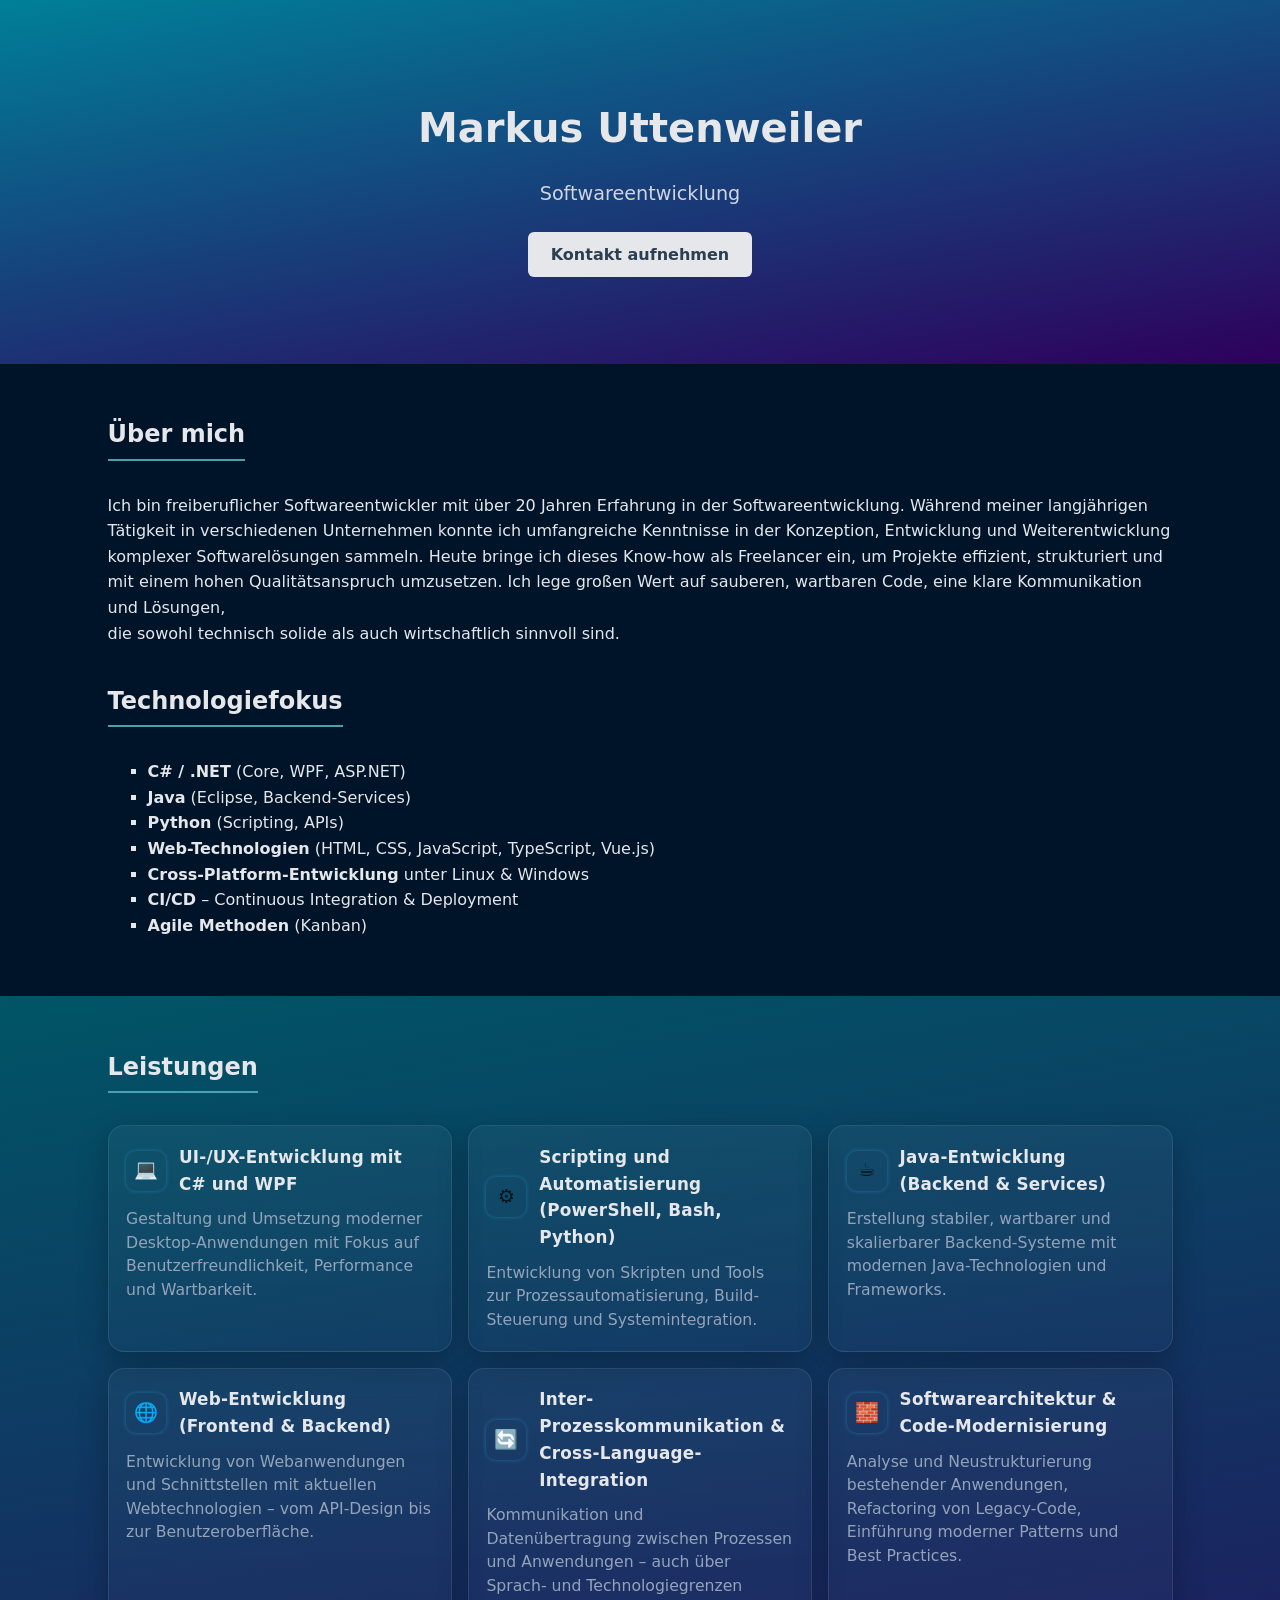
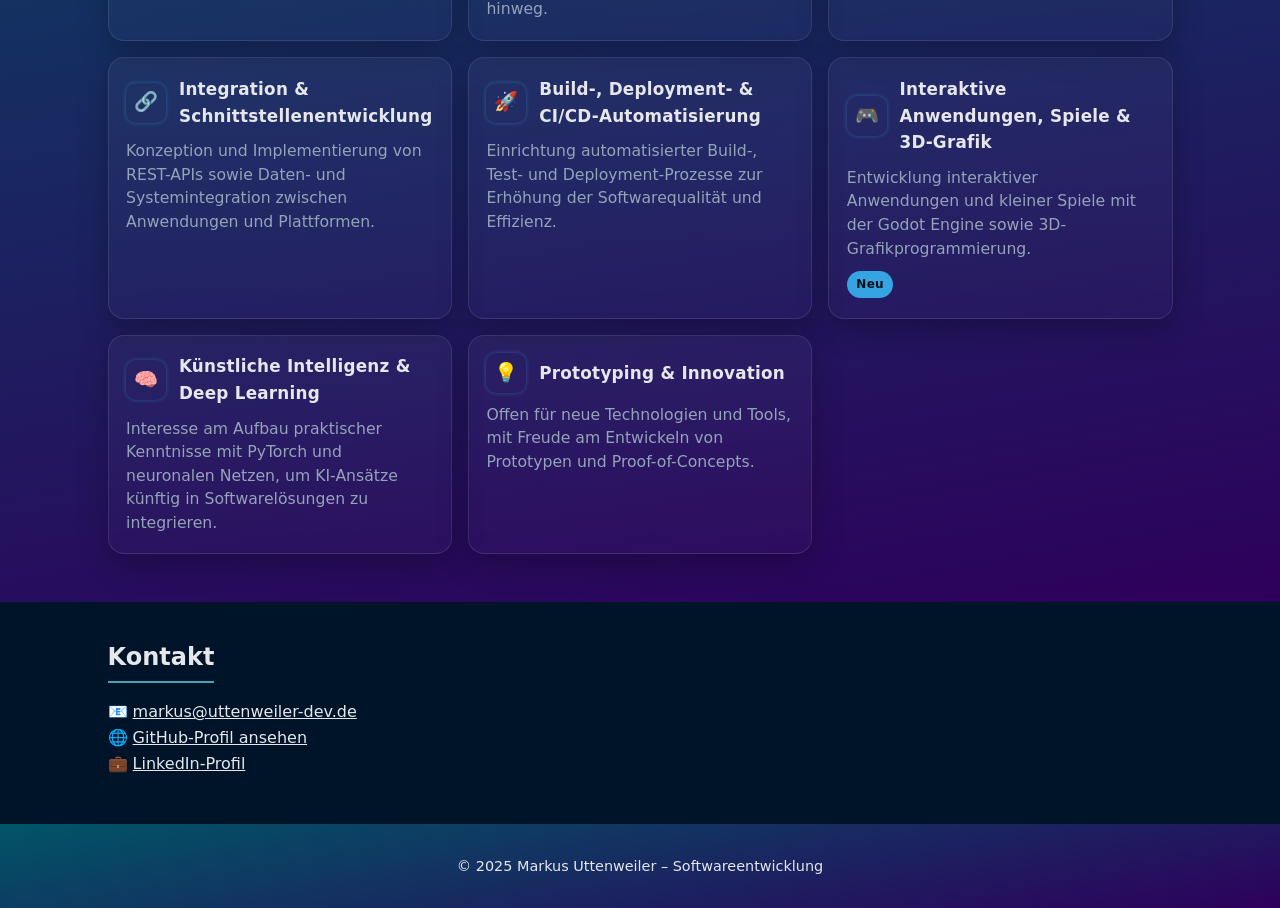
==== index.html @ f659733c "new colors" ====
<!DOCTYPE html>
<html lang="de">
<head>
  <meta charset="UTF-8" />
  <meta name="viewport" content="width=device-width, initial-scale=1.0" />
  <meta name="description" content="Markus Uttenweiler – Softwareentwicklung">
  <title>Markus Uttenweiler – Softwareentwicklung</title>
  <link rel="stylesheet" href="style.css" />
</head>
<body>
  <header>
    <div class="container">
      <h1>Markus Uttenweiler</h1>
      <p class="subtitle">Softwareentwicklung</p>
      <a href="#contact" class="btn">Kontakt aufnehmen</a>
    </div>
  </header>
  <main class="wrapper">
    <section id="about">
      <h2>Über mich</h2>
      <p>
        Ich bin freiberuflicher Softwareentwickler mit über 20 Jahren Erfahrung in der Softwareentwicklung.
        Während meiner langjährigen Tätigkeit in verschiedenen Unternehmen konnte ich umfangreiche Kenntnisse in der Konzeption, Entwicklung und Weiterentwicklung komplexer Softwarelösungen sammeln.
        Heute bringe ich dieses Know-how als Freelancer ein, um Projekte effizient, strukturiert und mit einem hohen Qualitätsanspruch umzusetzen.
        Ich lege großen Wert auf sauberen, wartbaren Code, eine klare Kommunikation und Lösungen,<br>die sowohl technisch solide als auch wirtschaftlich sinnvoll sind.      <p>
    </section>
    <section id="technology">
      <h2>Technologiefokus</h2>
      <ul>
        <li><strong>C# / .NET</strong> (Core, WPF, ASP.NET)</li>
        <li><strong>Java</strong> (Eclipse, Backend-Services)</li>
        <li><strong>Python</strong> (Scripting, APIs)</li>
        <li><strong>Web-Technologien</strong> (HTML, CSS, JavaScript, TypeScript, Vue.js)</li>
        <li><strong>Cross-Platform-Entwicklung</strong> unter Linux & Windows</li>
        <li><strong>CI/CD</strong> – Continuous Integration & Deployment</li>
        <li><strong>Agile Methoden</strong> (Kanban)</li>
      </ul>      
      <br>
    </section>
    <section id="services">
      <h2>Leistungen</h2>
      <p>
        <section class="grid">
          <article class="card" aria-label="UI-/UX-Entwicklung mit C# und WPF">
            <div class="card-head">
              <div class="icon" aria-hidden="true">💻</div>
              <h3>UI-/UX-Entwicklung mit C# und WPF</h3>
            </div>
            <p>Gestaltung und Umsetzung moderner Desktop-Anwendungen mit Fokus auf Benutzerfreundlichkeit, Performance und Wartbarkeit.</p>
          </article>
          <article class="card" aria-label="Scripting und Automatisierung">
            <div class="card-head">
              <div class="icon" aria-hidden="true">⚙️</div>
              <h3>Scripting und Automatisierung<br>(PowerShell, Bash, Python)</h3>
            </div>
            <p>Entwicklung von Skripten und Tools zur Prozessautomatisierung, Build-Steuerung und Systemintegration.</p>
          </article>
          <article class="card" aria-label="Java-Entwicklung Backend & Services">
            <div class="card-head">
              <div class="icon" aria-hidden="true">☕</div>
              <h3>Java-Entwicklung<br>(Backend &amp; Services)</h3>
            </div>
            <p>Erstellung stabiler, wartbarer und skalierbarer Backend-Systeme mit modernen Java-Technologien und Frameworks.</p>
          </article>
          <article class="card" aria-label="Web-Entwicklung Frontend & Backend">
            <div class="card-head">
              <div class="icon" aria-hidden="true">🌐</div>
              <h3>Web-Entwicklung<br>(Frontend &amp; Backend)</h3>
            </div>
            <p>Entwicklung von Webanwendungen und Schnittstellen mit aktuellen Webtechnologien – vom API-Design bis zur Benutzeroberfläche.</p>
          </article>
          <article class="card" aria-label="Inter-Prozesskommunikation & Cross-Language-Integration">
            <div class="card-head">
              <div class="icon" aria-hidden="true">🔄</div>
              <h3>Inter-Prozesskommunikation &amp; Cross-Language-Integration</h3>
            </div>
            <p>Kommunikation und Datenübertragung zwischen Prozessen und Anwendungen – auch über Sprach- und Technologiegrenzen hinweg.</p>
          </article>
          <article class="card" aria-label="Softwarearchitektur & Code-Modernisierung">
            <div class="card-head">
              <div class="icon" aria-hidden="true">🧱</div>
              <h3>Softwarearchitektur &amp; Code-Modernisierung</h3>
            </div>
            <p>Analyse und Neustrukturierung bestehender Anwendungen, Refactoring von Legacy-Code, Einführung moderner Patterns und Best Practices.</p>
          </article>
          <article class="card" aria-label="Integration & Schnittstellenentwicklung">
            <div class="card-head">
              <div class="icon" aria-hidden="true">🔗</div>
              <h3>Integration &amp; Schnittstellenentwicklung</h3>
            </div>
            <p>Konzeption und Implementierung von REST-APIs sowie Daten- und Systemintegration zwischen Anwendungen und Plattformen.</p>
          </article>
          <article class="card" aria-label="Build-, Deployment- & CI/CD-Automatisierung">
            <div class="card-head">
              <div class="icon" aria-hidden="true">🚀</div>
              <h3>Build-, Deployment- &amp; CI/CD-Automatisierung</h3>
            </div>
            <p>Einrichtung automatisierter Build-, Test- und Deployment-Prozesse zur Erhöhung der Softwarequalität und Effizienz.</p>
          </article>
          <article class="card" aria-label="Interaktive Anwendungen, Spiele & 3D-Grafik">
            <div class="card-head">
              <div class="icon" aria-hidden="true">🎮</div>
              <h3>Interaktive Anwendungen, Spiele &amp; 3D‑Grafik</h3>
            </div>
            <p>Entwicklung interaktiver Anwendungen und kleiner Spiele mit der Godot Engine sowie 3D-Grafikprogrammierung.</p>
            <span class="badge" aria-label="Neu">Neu</span>
          </article>
          <article class="card" aria-label="Künstliche Intelligenz & Deep Learning">
            <div class="card-head">
              <div class="icon" aria-hidden="true">🧠</div>
              <h3>Künstliche Intelligenz &amp; Deep Learning</h3>
            </div>
            <p>Interesse am Aufbau praktischer Kenntnisse mit PyTorch und neuronalen Netzen, um KI-Ansätze künftig in Softwarelösungen zu integrieren.</p>
          </article>                    
          <article class="card" aria-label="Prototyping & Innovation">
            <div class="card-head">
              <div class="icon" aria-hidden="true">💡</div>
              <h3>Prototyping &amp; Innovation</h3>
            </div>
            <p>Offen für neue Technologien und Tools, mit Freude am Entwickeln von Prototypen und Proof-of-Concepts.</p>
          </article>          
        </section>
    </section>
    <section id="contact">
      <h2>Kontakt</h2>
      <br>
      📧 <a href="mailto:markus@uttenweiler-dev.de">markus@uttenweiler-dev.de</a><br>
      🌐 <a href="https://github.com/markusuttenweiler" target="_blank">GitHub-Profil ansehen</a><br>
      💼 <a href="https://www.linkedin.com/in/markusuttenweiler" target="_blank">LinkedIn-Profil</a><br>
    </section>
  </main>
  <footer>
    <p>© 2025 Markus Uttenweiler – Softwareentwicklung</p>
  </footer>    
  </main>
</body>
</html>
---- style.css ----
:root {
  --picker-helper: hsl(194, 100%, 50%);
  --color-bg: 210;
  --color2: 190;
  --colorst: 270; /* 290, 260 - 300, 340, 40 */
  --grt: in srgb; /* srgb srgb-linear display-p3 lab oklab xyz */
  --bg: hsl(var(--color-bg), 100%,8%);
  --gr1: hsl(var(--color2), 100%, 30%);
  --gr2: hsl(var(--color2), 100%, 20%);
  --grst: hsl(var(--colorst), 100%, 18%);
  --grangle1: var(--grt) 170deg;
  --grangle2: var(--grt) 170deg;
  --grangle3: var(--grt) 170deg;
  --footer: var(--gradient2);
  --services: var(--gradient2);
  --card: #111827;
  --ink: #e5e7eb;
  --muted: #94a3b8;
  --brand: #38bdf8;
  --accent: #22d3ee;
  --ring: rgba(56, 189, 248, .35);
  --gradient: linear-gradient(var(--grangle1), var(--gr1), var(--grst));
  --gradient2: linear-gradient(var(--grangle2), var(--gr2), var(--grst));
}

* {
  box-sizing: border-box;
}

html,
body {
  font-family: "Inter", system-ui, sans-serif, -apple-system, Segoe UI, Roboto, Ubuntu, Cantarell, Noto Sans, Helvetica, Arial, "Apple Color Emoji", "Segoe UI Emoji";
  line-height: 1.6;
  margin: 0;
  padding: 0;
  background: var(--bg);
  color: var(--ink);
}

header {
  background: var(--gradient);
  color: var(--ink);
  text-align: center;
  padding: 6rem 1rem;
}

footer {
  background: var(--footer);
  color: var(--ink);
  text-align: center;
  padding: 1rem;
  font-size: 0.9rem;
}

a {
  color: var(--ink);
}

header h1 {
  margin: 0;
  font-size: 2.5rem;
}

h2 {
  color: var(--ink);
  border-bottom: 2px solid #4ca1af;
  display: inline-block;
  margin-bottom: 1.0rem;
  padding-bottom: 0.3rem;
}

section {
  margin-bottom: 1rem;
}

main {
  max-width: 800px;
  margin: 2rem auto;
  padding: 0 1rem;
}

ul {
  list-style: square;
  margin-left: 0rem;
}

.wrapper {
  max-width: 1105px;
  margin: 0 auto;
  padding: 2rem 1.25rem;
}

#services {
  position: relative;
  z-index: 1;
  padding: 2rem 0;
}

#services::before {
  content: "";
  position: absolute;
  top: 0;
  left: 50%;
  transform: translateX(-50%);
  width: 100vw;
  height: 100%;
  background: var(--services);
  z-index: -1;
}

.subtitle {
  font-size: 1.2rem;
  opacity: 0.9;
  margin-bottom: 2rem;
}

.btn {
  background: var(--ink);
  color: #2c3e50;
  padding: 0.8rem 1.4rem;
  text-decoration: none;
  border-radius: 6px;
  font-weight: 600;
}

.section-title {
  font-size: clamp(1.6rem, 2.5vw, 2.25rem);
  margin: 0 0 1rem;
  letter-spacing: .2px;
}

.section-sub {
  color: var(--muted);
  margin: 0 0 2.25rem;
  font-size: 1rem;
}

.grid {
  display: grid;
  grid-template-columns: repeat(1, minmax(0, 1fr));
  gap: 1rem;
}

@media (min-width: 640px) {
  .grid {
    grid-template-columns: repeat(2, minmax(0, 1fr));
  }
}

@media (min-width: 1024px) {
  .grid {
    grid-template-columns: repeat(3, minmax(0, 1fr));
  }
}

.card {
  position: relative;
  background: linear-gradient(180deg, rgba(255, 255, 255, .04), rgba(255, 255, 255, .02));
  border: 1px solid rgba(148, 163, 184, .18);
  border-radius: 16px;
  padding: 1.1rem 1.1rem 1.2rem;
  box-shadow: 0 10px 30px rgba(0, 0, 0, .25);
  transition: transform .2s ease, box-shadow .2s ease, border-color .2s ease;

  /* all hover effekt 
  transform: translateY(-3px);
  border-color: rgba(56, 189, 248, .55);
  box-shadow: 0 14px 40px rgba(34, 211, 238, .2);
  */
}

/*
.card:hover {
  transform: translateY(-3px);
  border-color: rgba(56, 189, 248, .55);
  box-shadow: 0 14px 40px rgba(34, 211, 238, .2);
}
  */

.icon {
  min-width: 40px;
  width: 40px;
  height: 40px;
  border-radius: 10px;
  display: grid;
  place-items: center;
  font-size: 1.2rem;
  box-shadow: 0 0px 4px var(--ring);
  color: #00121a;
}

.card-head {
  display: flex;
  align-items: center;
  gap: .8rem;
  margin-bottom: .6rem;
}

.card h3 {
  margin: 0;
  font-size: 1.05rem;
  letter-spacing: .25px;
}

.card p {
  margin: .4rem 0 0;
  color: var(--muted);
  line-height: 1.5;
  font-size: .98rem;
}

.badge {
  display: inline-block;
  margin-top: .7rem;
  font-size: .75rem;
  color: #061017;
  background: rgba(56, 189, 248, .85);
  border-radius: 999px;
  padding: .25rem .6rem;
  font-weight: 600;
  letter-spacing: .25px;
}

.mt-xl {
  margin-top: 2rem;
}
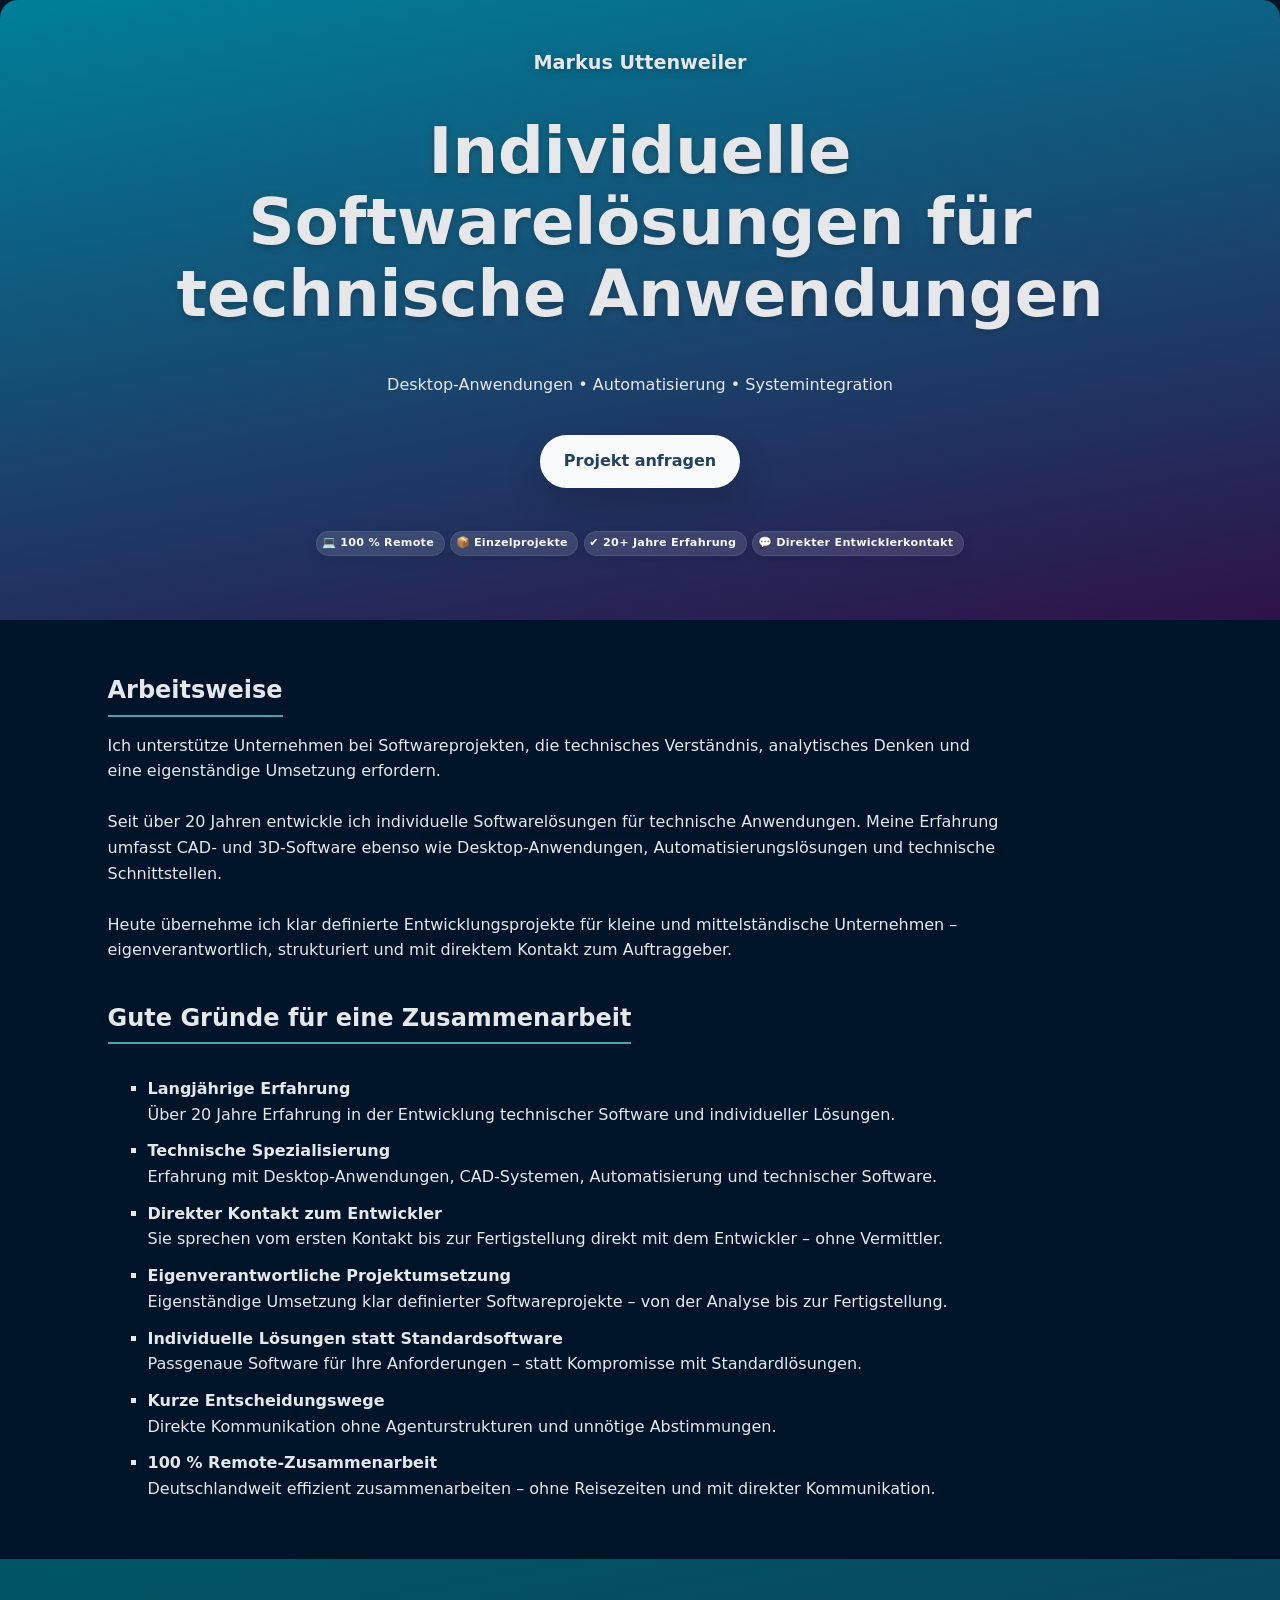
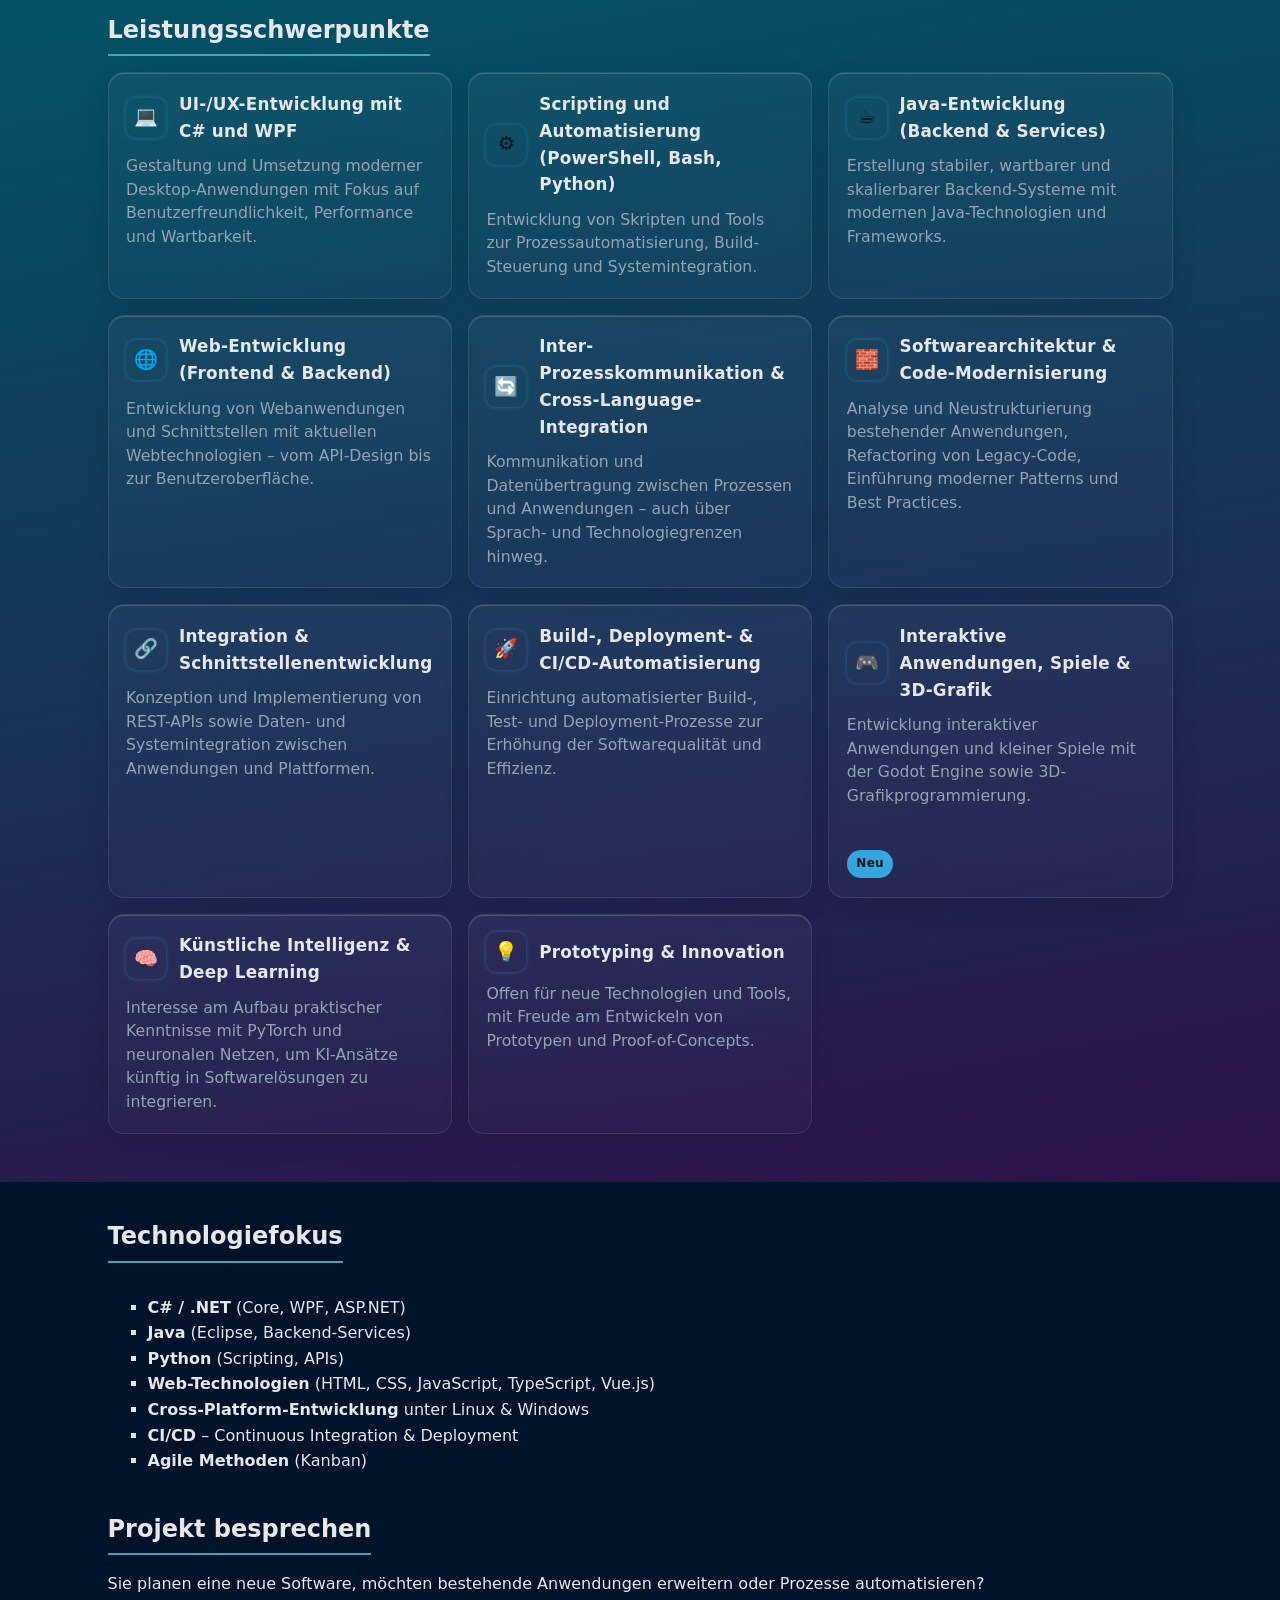
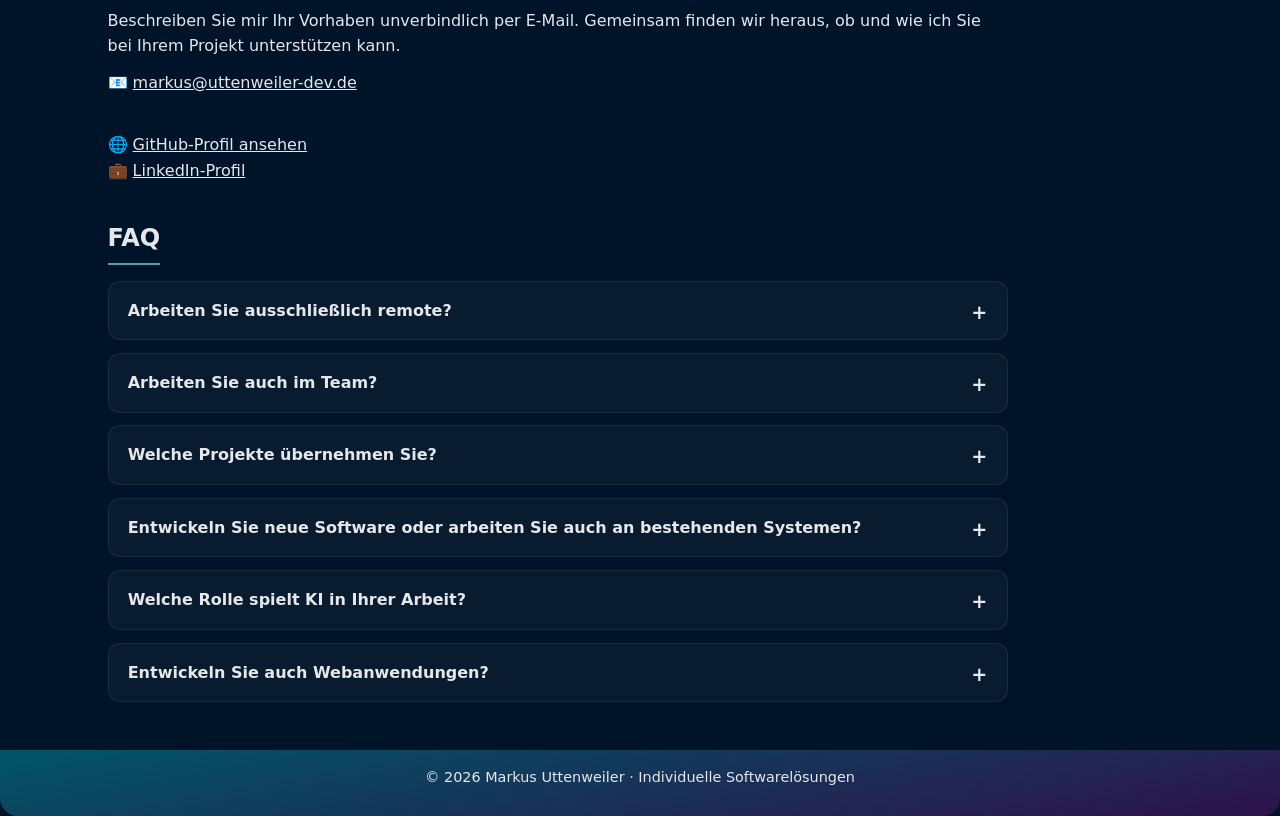
==== commit 903bd931: "rework" ====
--- a/index.html
+++ b/index.html
@@ -4,25 +4,141 @@
   <meta charset="UTF-8" />
   <meta name="viewport" content="width=device-width, initial-scale=1.0" />
   <meta name="description" content="Markus Uttenweiler – Softwareentwicklung">
-  <title>Markus Uttenweiler – Softwareentwicklung</title>
+  <title>Markus Uttenweiler · Individuelle Softwarelösungen</title>
   <link rel="stylesheet" href="style.css" />
 </head>
 <body>
   <header>
     <div class="container">
-      <h1>Markus Uttenweiler</h1>
-      <p class="subtitle">Softwareentwicklung</p>
-      <a href="#contact" class="btn">Kontakt aufnehmen</a>
+      <h2>Markus Uttenweiler</h2>
+      <h1>Individuelle Softwarelösungen für technische Anwendungen</h1>
+      <br>
+      <p>Desktop-Anwendungen • Automatisierung • Systemintegration</p>
+      <br>
+      <a href="#contact" class="btn">Projekt anfragen</a>
+      <br>
+      <span class="badge-banner">💻 100 % Remote</span>
+      <span class="badge-banner">📦 Einzelprojekte</span>
+      <span class="badge-banner">✔️ 20+ Jahre Erfahrung</span>
+      <span class="badge-banner">💬 Direkter Entwicklerkontakt</span>
     </div>
   </header>
   <main class="wrapper">
     <section id="about">
-      <h2>Über mich</h2>
-      <p>
-        Ich bin freiberuflicher Softwareentwickler mit über 20 Jahren Erfahrung in der Softwareentwicklung.
-        Während meiner langjährigen Tätigkeit in verschiedenen Unternehmen konnte ich umfangreiche Kenntnisse in der Konzeption, Entwicklung und Weiterentwicklung komplexer Softwarelösungen sammeln.
-        Heute bringe ich dieses Know-how als Freelancer ein, um Projekte effizient, strukturiert und mit einem hohen Qualitätsanspruch umzusetzen.
-        Ich lege großen Wert auf sauberen, wartbaren Code, eine klare Kommunikation und Lösungen,<br>die sowohl technisch solide als auch wirtschaftlich sinnvoll sind.      <p>
+      <h2>Arbeitsweise</h2>
+      <p>Ich unterstütze Unternehmen bei Softwareprojekten, die technisches Verständnis, analytisches Denken und eine eigenständige Umsetzung erfordern.
+      <br><br>Seit über 20 Jahren entwickle ich individuelle Softwarelösungen für technische Anwendungen. Meine Erfahrung umfasst CAD- und 3D-Software ebenso wie Desktop-Anwendungen, Automatisierungslösungen und technische Schnittstellen.
+      <br><br>Heute übernehme ich klar definierte Entwicklungsprojekte für kleine und mittelständische Unternehmen – eigenverantwortlich, strukturiert und mit direktem Kontakt zum Auftraggeber.
+    </section>
+    <section id="reasons">
+      <h2>Gute Gründe für eine Zusammenarbeit</h2>
+      <ul>
+      <li><strong>Langjährige Erfahrung</strong>
+      <p>Über 20 Jahre Erfahrung in der Entwicklung technischer Software und individueller Lösungen.</p>
+      </li>
+      <li><strong>Technische Spezialisierung</strong>
+      <p>Erfahrung mit Desktop-Anwendungen, CAD-Systemen, Automatisierung und technischer Software.</p>
+      </li>
+      <li><strong>Direkter Kontakt zum Entwickler</strong>
+      <p>Sie sprechen vom ersten Kontakt bis zur Fertigstellung direkt mit dem Entwickler – ohne Vermittler.</p>
+      </li>
+      <li><strong>Eigenverantwortliche Projektumsetzung</strong>
+      <p>Eigenständige Umsetzung klar definierter Softwareprojekte – von der Analyse bis zur Fertigstellung.</p>
+      </li>
+      <li><strong>Individuelle Lösungen statt Standardsoftware</strong>
+      <p>Passgenaue Software für Ihre Anforderungen – statt Kompromisse mit Standardlösungen.</p>
+      </li>
+      <li><strong>Kurze Entscheidungswege</strong>
+      <p>Direkte Kommunikation ohne Agenturstrukturen und unnötige Abstimmungen.</p>
+      </li>
+      <li><strong>100 % Remote-Zusammenarbeit</strong>
+      <p>Deutschlandweit effizient zusammenarbeiten – ohne Reisezeiten und mit direkter Kommunikation.</p>
+      </li>
+      </ul>      
+      <br>
+    </section>
+    <section id="services">
+      <h2>Leistungsschwerpunkte</h2>
+        <section class="grid">
+          <article class="card" aria-label="UI-/UX-Entwicklung mit C# und WPF">
+            <div class="card-head">
+              <div class="icon" aria-hidden="true">💻</div>
+              <h3>UI-/UX-Entwicklung mit C# und WPF</h3>
+            </div>
+            <p>Gestaltung und Umsetzung moderner Desktop-Anwendungen mit Fokus auf Benutzerfreundlichkeit, Performance und Wartbarkeit.</p>
+          </article>
+          <article class="card" aria-label="Scripting und Automatisierung">
+            <div class="card-head">
+              <div class="icon" aria-hidden="true">⚙️</div>
+              <h3>Scripting und Automatisierung<br>(PowerShell, Bash, Python)</h3>
+            </div>
+            <p>Entwicklung von Skripten und Tools zur Prozessautomatisierung, Build-Steuerung und Systemintegration.</p>
+          </article>
+          <article class="card" aria-label="Java-Entwicklung Backend & Services">
+            <div class="card-head">
+              <div class="icon" aria-hidden="true">☕</div>
+              <h3>Java-Entwicklung<br>(Backend &amp; Services)</h3>
+            </div>
+            <p>Erstellung stabiler, wartbarer und skalierbarer Backend-Systeme mit modernen Java-Technologien und Frameworks.</p>
+          </article>
+          <article class="card" aria-label="Web-Entwicklung Frontend & Backend">
+            <div class="card-head">
+              <div class="icon" aria-hidden="true">🌐</div>
+              <h3>Web-Entwicklung<br>(Frontend &amp; Backend)</h3>
+            </div>
+            <p>Entwicklung von Webanwendungen und Schnittstellen mit aktuellen Webtechnologien – vom API-Design bis zur Benutzeroberfläche.</p>
+          </article>
+          <article class="card" aria-label="Inter-Prozesskommunikation & Cross-Language-Integration">
+            <div class="card-head">
+              <div class="icon" aria-hidden="true">🔄</div>
+              <h3>Inter-Prozesskommunikation &amp; Cross-Language-Integration</h3>
+            </div>
+            <p>Kommunikation und Datenübertragung zwischen Prozessen und Anwendungen – auch über Sprach- und Technologiegrenzen hinweg.</p>
+          </article>
+          <article class="card" aria-label="Softwarearchitektur & Code-Modernisierung">
+            <div class="card-head">
+              <div class="icon" aria-hidden="true">🧱</div>
+              <h3>Softwarearchitektur &amp; Code-Modernisierung</h3>
+            </div>
+            <p>Analyse und Neustrukturierung bestehender Anwendungen, Refactoring von Legacy-Code, Einführung moderner Patterns und Best Practices.</p>
+          </article>
+          <article class="card" aria-label="Integration & Schnittstellenentwicklung">
+            <div class="card-head">
+              <div class="icon" aria-hidden="true">🔗</div>
+              <h3>Integration &amp; Schnittstellenentwicklung</h3>
+            </div>
+            <p>Konzeption und Implementierung von REST-APIs sowie Daten- und Systemintegration zwischen Anwendungen und Plattformen.</p>
+          </article>
+          <article class="card" aria-label="Build-, Deployment- & CI/CD-Automatisierung">
+            <div class="card-head">
+              <div class="icon" aria-hidden="true">🚀</div>
+              <h3>Build-, Deployment- &amp; CI/CD-Automatisierung</h3>
+            </div>
+            <p>Einrichtung automatisierter Build-, Test- und Deployment-Prozesse zur Erhöhung der Softwarequalität und Effizienz.</p>
+          </article>
+          <article class="card" aria-label="Interaktive Anwendungen, Spiele & 3D-Grafik">
+            <div class="card-head">
+              <div class="icon" aria-hidden="true">🎮</div>
+              <h3>Interaktive Anwendungen, Spiele &amp; 3D‑Grafik</h3>
+            </div>
+            <p>Entwicklung interaktiver Anwendungen und kleiner Spiele mit der Godot Engine sowie 3D-Grafikprogrammierung.</p>
+            <span class="badge" aria-label="Neu">Neu</span>
+          </article>
+          <article class="card" aria-label="Künstliche Intelligenz & Deep Learning">
+            <div class="card-head">
+              <div class="icon" aria-hidden="true">🧠</div>
+              <h3>Künstliche Intelligenz &amp; Deep Learning</h3>
+            </div>
+            <p>Interesse am Aufbau praktischer Kenntnisse mit PyTorch und neuronalen Netzen, um KI-Ansätze künftig in Softwarelösungen zu integrieren.</p>
+          </article>                    
+          <article class="card" aria-label="Prototyping & Innovation">
+            <div class="card-head">
+              <div class="icon" aria-hidden="true">💡</div>
+              <h3>Prototyping &amp; Innovation</h3>
+            </div>
+            <p>Offen für neue Technologien und Tools, mit Freude am Entwickeln von Prototypen und Proof-of-Concepts.</p>
+          </article>          
+        </section>
     </section>
     <section id="technology">
       <h2>Technologiefokus</h2>
@@ -35,104 +151,58 @@
         <li><strong>CI/CD</strong> – Continuous Integration & Deployment</li>
         <li><strong>Agile Methoden</strong> (Kanban)</li>
       </ul>      
-      <br>
-    </section>
-    <section id="services">
-      <h2>Leistungen</h2>
-      <p>
-        <section class="grid">
-          <article class="card" aria-label="UI-/UX-Entwicklung mit C# und WPF">
-            <div class="card-head">
-              <div class="icon" aria-hidden="true">💻</div>
-              <h3>UI-/UX-Entwicklung mit C# und WPF</h3>
-            </div>
-            <p>Gestaltung und Umsetzung moderner Desktop-Anwendungen mit Fokus auf Benutzerfreundlichkeit, Performance und Wartbarkeit.</p>
-          </article>
-          <article class="card" aria-label="Scripting und Automatisierung">
-            <div class="card-head">
-              <div class="icon" aria-hidden="true">⚙️</div>
-              <h3>Scripting und Automatisierung<br>(PowerShell, Bash, Python)</h3>
-            </div>
-            <p>Entwicklung von Skripten und Tools zur Prozessautomatisierung, Build-Steuerung und Systemintegration.</p>
-          </article>
-          <article class="card" aria-label="Java-Entwicklung Backend & Services">
-            <div class="card-head">
-              <div class="icon" aria-hidden="true">☕</div>
-              <h3>Java-Entwicklung<br>(Backend &amp; Services)</h3>
-            </div>
-            <p>Erstellung stabiler, wartbarer und skalierbarer Backend-Systeme mit modernen Java-Technologien und Frameworks.</p>
-          </article>
-          <article class="card" aria-label="Web-Entwicklung Frontend & Backend">
-            <div class="card-head">
-              <div class="icon" aria-hidden="true">🌐</div>
-              <h3>Web-Entwicklung<br>(Frontend &amp; Backend)</h3>
-            </div>
-            <p>Entwicklung von Webanwendungen und Schnittstellen mit aktuellen Webtechnologien – vom API-Design bis zur Benutzeroberfläche.</p>
-          </article>
-          <article class="card" aria-label="Inter-Prozesskommunikation & Cross-Language-Integration">
-            <div class="card-head">
-              <div class="icon" aria-hidden="true">🔄</div>
-              <h3>Inter-Prozesskommunikation &amp; Cross-Language-Integration</h3>
-            </div>
-            <p>Kommunikation und Datenübertragung zwischen Prozessen und Anwendungen – auch über Sprach- und Technologiegrenzen hinweg.</p>
-          </article>
-          <article class="card" aria-label="Softwarearchitektur & Code-Modernisierung">
-            <div class="card-head">
-              <div class="icon" aria-hidden="true">🧱</div>
-              <h3>Softwarearchitektur &amp; Code-Modernisierung</h3>
-            </div>
-            <p>Analyse und Neustrukturierung bestehender Anwendungen, Refactoring von Legacy-Code, Einführung moderner Patterns und Best Practices.</p>
-          </article>
-          <article class="card" aria-label="Integration & Schnittstellenentwicklung">
-            <div class="card-head">
-              <div class="icon" aria-hidden="true">🔗</div>
-              <h3>Integration &amp; Schnittstellenentwicklung</h3>
-            </div>
-            <p>Konzeption und Implementierung von REST-APIs sowie Daten- und Systemintegration zwischen Anwendungen und Plattformen.</p>
-          </article>
-          <article class="card" aria-label="Build-, Deployment- & CI/CD-Automatisierung">
-            <div class="card-head">
-              <div class="icon" aria-hidden="true">🚀</div>
-              <h3>Build-, Deployment- &amp; CI/CD-Automatisierung</h3>
-            </div>
-            <p>Einrichtung automatisierter Build-, Test- und Deployment-Prozesse zur Erhöhung der Softwarequalität und Effizienz.</p>
-          </article>
-          <article class="card" aria-label="Interaktive Anwendungen, Spiele & 3D-Grafik">
-            <div class="card-head">
-              <div class="icon" aria-hidden="true">🎮</div>
-              <h3>Interaktive Anwendungen, Spiele &amp; 3D‑Grafik</h3>
-            </div>
-            <p>Entwicklung interaktiver Anwendungen und kleiner Spiele mit der Godot Engine sowie 3D-Grafikprogrammierung.</p>
-            <span class="badge" aria-label="Neu">Neu</span>
-          </article>
-          <article class="card" aria-label="Künstliche Intelligenz & Deep Learning">
-            <div class="card-head">
-              <div class="icon" aria-hidden="true">🧠</div>
-              <h3>Künstliche Intelligenz &amp; Deep Learning</h3>
-            </div>
-            <p>Interesse am Aufbau praktischer Kenntnisse mit PyTorch und neuronalen Netzen, um KI-Ansätze künftig in Softwarelösungen zu integrieren.</p>
-          </article>                    
-          <article class="card" aria-label="Prototyping & Innovation">
-            <div class="card-head">
-              <div class="icon" aria-hidden="true">💡</div>
-              <h3>Prototyping &amp; Innovation</h3>
-            </div>
-            <p>Offen für neue Technologien und Tools, mit Freude am Entwickeln von Prototypen und Proof-of-Concepts.</p>
-          </article>          
-        </section>
     </section>
     <section id="contact">
-      <h2>Kontakt</h2>
-      <br>
-      📧 <a href="mailto:markus@uttenweiler-dev.de">markus@uttenweiler-dev.de</a><br>
+      <h2>Projekt besprechen</h2>
+      <br>
+
+<section id="contact">
+    <p>
+      Sie planen eine neue Software, möchten bestehende Anwendungen erweitern
+      oder Prozesse automatisieren?
+    </p>
+    <p>
+      Beschreiben Sie mir Ihr Vorhaben unverbindlich per E-Mail.
+      Gemeinsam finden wir heraus, ob und wie ich Sie bei Ihrem Projekt
+      unterstützen kann.
+    </p>
+    <p>📧 <a href="mailto:markus@uttenweiler-dev.de">markus@uttenweiler-dev.de</a></p><br>
+    <p>
       🌐 <a href="https://github.com/markusuttenweiler" target="_blank">GitHub-Profil ansehen</a><br>
       💼 <a href="https://www.linkedin.com/in/markusuttenweiler" target="_blank">LinkedIn-Profil</a><br>
-    </section>
+    </p>
+    </section>
+    <section id="faq">
+      <h2>FAQ</h2>
+      <details>
+        <summary>Arbeiten Sie ausschließlich remote?</summary>
+        <p>Mein Schwerpunkt liegt auf der vollständig remote durchgeführten Zusammenarbeit. Dadurch können Projekte effizient umgesetzt werden – unabhängig vom Unternehmensstandort. Bei Bedarf sind Termine per Microsoft Teams, Zoom oder Telefon jederzeit möglich.</p>
+      </details>
+      <details>
+        <summary>Arbeiten Sie auch im Team?</summary>
+        <p>Grundsätzlich arbeite ich eigenverantwortlich an klar definierten Projekten. Die Abstimmung mit Ihrem Team ist selbstverständlich möglich, mein Schwerpunkt liegt jedoch auf der selbstständigen Umsetzung abgegrenzter Entwicklungsaufgaben.</p>
+      </details>
+      <details>
+        <summary>Welche Projekte übernehmen Sie?</summary>
+        <p>Ich übernehme bevorzugt klar abgegrenzte Softwareprojekte – von kleineren Entwicklungsaufgaben bis hin zu umfangreicheren Einzelprojekten. Dazu gehören unter anderem Desktop-Anwendungen, Automatisierungslösungen, technische Schnittstellen sowie die Modernisierung bestehender Software. Entscheidend ist eine klare Aufgabenstellung und eine eigenständige Umsetzung.</p>
+      </details>      
+      <details>
+        <summary>Entwickeln Sie neue Software oder arbeiten Sie auch an bestehenden Systemen?</summary>
+        <p>Beides. Ich entwickle neue Anwendungen ebenso wie Erweiterungen, Modernisierungen und Optimierungen bestehender Softwaresysteme. Dazu gehören auch die Einarbeitung in vorhandenen Code, Refactorings sowie die Integration neuer Funktionen und Schnittstellen.</p>
+      </details>            
+      <details>
+        <summary>Welche Rolle spielt KI in Ihrer Arbeit?</summary>
+        <p>Ich nutze moderne KI-Werkzeuge gezielt zur Unterstützung meiner Softwareentwicklung – beispielsweise bei der Codeanalyse, Recherche, Prototypenerstellung und technischen Validierung. Die Verantwortung für Architektur, Implementierung und Qualität der Software liegt dabei jederzeit bei mir. Eigene KI-Anwendungen gehören derzeit nicht zu meinem Schwerpunkt. Ich verfolge die Entwicklung jedoch aktiv und bin offen für prototypische Projekte und den sinnvollen Einsatz moderner KI-Technologien.</p>
+      </details>                  
+      <details>
+        <summary>Entwickeln Sie auch Webanwendungen?</summary>
+        <p>Ich entwickle Webanwendungen und technische Schnittstellen, mein Schwerpunkt liegt jedoch auf individuellen Desktop-Anwendungen, Automatisierungslösungen und technischer Software.</p>
+      </details>                        
+    </section>    
   </main>
   <footer>
-    <p>© 2025 Markus Uttenweiler – Softwareentwicklung</p>
+    <p>© 2026 Markus Uttenweiler · Individuelle Softwarelösungen</p>
   </footer>    
-  </main>
 </body>
 </html>
 
--- a/style.css
+++ b/style.css
@@ -7,7 +7,7 @@
   --bg: hsl(var(--color-bg), 100%,8%);
   --gr1: hsl(var(--color2), 100%, 30%);
   --gr2: hsl(var(--color2), 100%, 20%);
-  --grst: hsl(var(--colorst), 100%, 18%);
+  --grst: hsl(var(--colorst), 60%, 18%);
   --grangle1: var(--grt) 170deg;
   --grangle2: var(--grt) 170deg;
   --grangle3: var(--grt) 170deg;
@@ -41,7 +41,71 @@
   background: var(--gradient);
   color: var(--ink);
   text-align: center;
-  padding: 6rem 1rem;
+  /*padding: 4rem 2rem 6rem 2rem; */
+  padding: 3rem 2rem 4rem;
+  /*border-radius: 15px;*/
+  border-radius: 18px 18px 0 0;
+}
+
+header .container h2 {
+  margin: 0;
+  font-size: 1.0rem;
+  /* glow */  
+  text-shadow:
+      0 2px 8px rgba(0, 0, 0, 0.3),
+      0 0 24px rgba(255, 255, 255, 0.08);   
+  /* more shadow */
+  /*
+  text-shadow:
+    0 3px 8px rgba(0, 0, 0, 0.35),
+    0 8px 24px rgba(0, 0, 0, 0.18);    
+  */
+  /* less show */
+  /* text-shadow:0 3px 18px rgba(0,0,0,.15); */
+
+}
+ 
+header .container h1 {
+  margin: 0;
+  /*font-size: 2.5rem;*/
+  max-width: 1100px;
+  margin: 1rem auto;
+  font-size: clamp(2.2rem, 5vw, 4.5rem);
+  line-height: 1.12;
+  /* glow */  
+  text-shadow:
+      0 2px 8px rgba(0, 0, 0, 0.3),
+      0 0 24px rgba(255, 255, 255, 0.08);   
+  /* more shadow */
+  /*
+  text-shadow:
+    0 3px 8px rgba(0, 0, 0, 0.35),
+    0 8px 24px rgba(0, 0, 0, 0.18);    
+  */
+  /* less show */
+  /* text-shadow:0 3px 18px rgba(0,0,0,.15); */
+
+}
+
+#about p {
+    max-width: 900px;
+}
+
+#contact {
+    max-width: 900px;
+}
+
+
+header .container h2 {
+  border-bottom: none;
+  color: var(--ink);
+  font-size: 1.2rem;
+  display: inline-block;
+  margin-bottom: 1.0rem;
+  padding-bottom: 0.3rem;
+  text-shadow:
+      0 2px 8px rgba(0, 0, 0, 0.3),
+      0 0 24px rgba(255, 255, 255, 0.08);   
 }
 
 footer {
@@ -50,15 +114,17 @@
   text-align: center;
   padding: 1rem;
   font-size: 0.9rem;
+  border-radius:  0 0 18px 18px;
 }
 
 a {
   color: var(--ink);
 }
 
-header h1 {
-  margin: 0;
-  font-size: 2.5rem;
+p {
+  margin-top: 0rem;
+  margin-bottom: 0.7rem;
+  padding: 0
 }
 
 h2 {
@@ -97,6 +163,7 @@
 }
 
 #services::before {
+  /* border-radius: 45px; */
   content: "";
   position: absolute;
   top: 0;
@@ -108,21 +175,6 @@
   z-index: -1;
 }
 
-.subtitle {
-  font-size: 1.2rem;
-  opacity: 0.9;
-  margin-bottom: 2rem;
-}
-
-.btn {
-  background: var(--ink);
-  color: #2c3e50;
-  padding: 0.8rem 1.4rem;
-  text-decoration: none;
-  border-radius: 6px;
-  font-weight: 600;
-}
-
 .section-title {
   font-size: clamp(1.6rem, 2.5vw, 2.25rem);
   margin: 0 0 1rem;
@@ -159,23 +211,20 @@
   border: 1px solid rgba(148, 163, 184, .18);
   border-radius: 16px;
   padding: 1.1rem 1.1rem 1.2rem;
-  box-shadow: 0 10px 30px rgba(0, 0, 0, .25);
+  /* flat */
+  /* box-shadow: 0 10px 30px rgba(0, 0, 0, .25); */
+  /* glassy */
+  /*
+  box-shadow: 
+    0 10px 30px rgba(0, 0, 0, .25),
+    0 1px 2px rgba(255,255,255,.08) inset;
+  */
+  /* more glassy */      
+  box-shadow:
+    0 8px 24px rgba(0,0,0,.12),
+    inset 0 1px 0 rgba(255,255,255,.18);    
   transition: transform .2s ease, box-shadow .2s ease, border-color .2s ease;
-
-  /* all hover effekt 
-  transform: translateY(-3px);
-  border-color: rgba(56, 189, 248, .55);
-  box-shadow: 0 14px 40px rgba(34, 211, 238, .2);
-  */
-}
-
-/*
-.card:hover {
-  transform: translateY(-3px);
-  border-color: rgba(56, 189, 248, .55);
-  box-shadow: 0 14px 40px rgba(34, 211, 238, .2);
-}
-  */
+}
 
 .icon {
   min-width: 40px;
@@ -209,9 +258,32 @@
   font-size: .98rem;
 }
 
+.btn {
+  display: inline-flex;
+  align-items: center;
+  justify-content: center;
+  box-shadow:0 14px 35px rgba(0,0,0,.18);
+  border: 1px solid rgba(255,255,255,.6);
+  border-radius: 999px;
+  padding: 0.8rem 1.4rem;
+  text-decoration: none;
+  font-weight: 600;
+  transition:
+    transform 180ms ease,
+    box-shadow 180ms ease;
+  background: #F8FAFC;
+  color: #23415F;
+}
+
+.btn:hover {
+  transform: translateY(-2px);
+  box-shadow: 0 16px 40px rgba(0, 0, 0, 0.22);
+}
+
+
 .badge {
   display: inline-block;
-  margin-top: .7rem;
+  margin-top: 2.7rem;
   font-size: .75rem;
   color: #061017;
   background: rgba(56, 189, 248, .85);
@@ -221,6 +293,70 @@
   letter-spacing: .25px;
 }
 
+.badge-banner {
+  backdrop-filter: blur(8px);
+  /* box-shadow: 0 4px 8px rgba(0,0,0,.3); */
+  /* glassy */
+  /* box-shadow:
+    0 4px 12px rgba(0,0,0,.08),
+    0 1px 2px rgba(255,255,255,.08) inset;
+  */
+  /* flat */
+  box-shadow: 0 4px 12px rgba(0,0,0,.08);
+  background: rgba(255,255,255,0.12);
+  /*background: rgba(47,111,154,.32);*/
+  /*background: rgba(47,111,154,.45);*/
+  color: #F5F7FA;
+  border: 1px solid rgba(148, 163, 184, .18);
+  transition: .2s;
+  display: inline-block;
+  /*margin-right: .5rem;*/
+  font-size: .70rem;
+  border-radius: 999px;
+  margin-top: 2.7rem;
+  padding: .15rem .6rem .15rem .3rem;
+  font-weight: 600;
+  letter-spacing: .25px;
+}
+
 .mt-xl {
   margin-top: 2rem;
 }
+
+#faq details {
+  margin-bottom: .8rem;
+  border: 1px solid rgba(255,255,255,.08);
+  border-radius: 12px;
+  background: rgba(255,255,255,.03);
+  overflow: hidden;
+}
+
+#faq summary {
+  cursor: pointer;
+  list-style: none;
+  padding: 1rem 1.2rem;
+  font-weight: 600;
+  user-select: none;
+}
+
+#faq summary::-webkit-details-marker {
+  display: none;
+}
+
+#faq summary::after {
+  content: "+";
+  float: right;
+  font-size: 1.2rem;
+}
+
+#faq details[open] summary::after {
+  content: "−";
+}
+
+#faq details p {
+  margin: 0;
+  padding: 0 1.2rem 1rem;
+  color: var(--muted);
+}
+
+
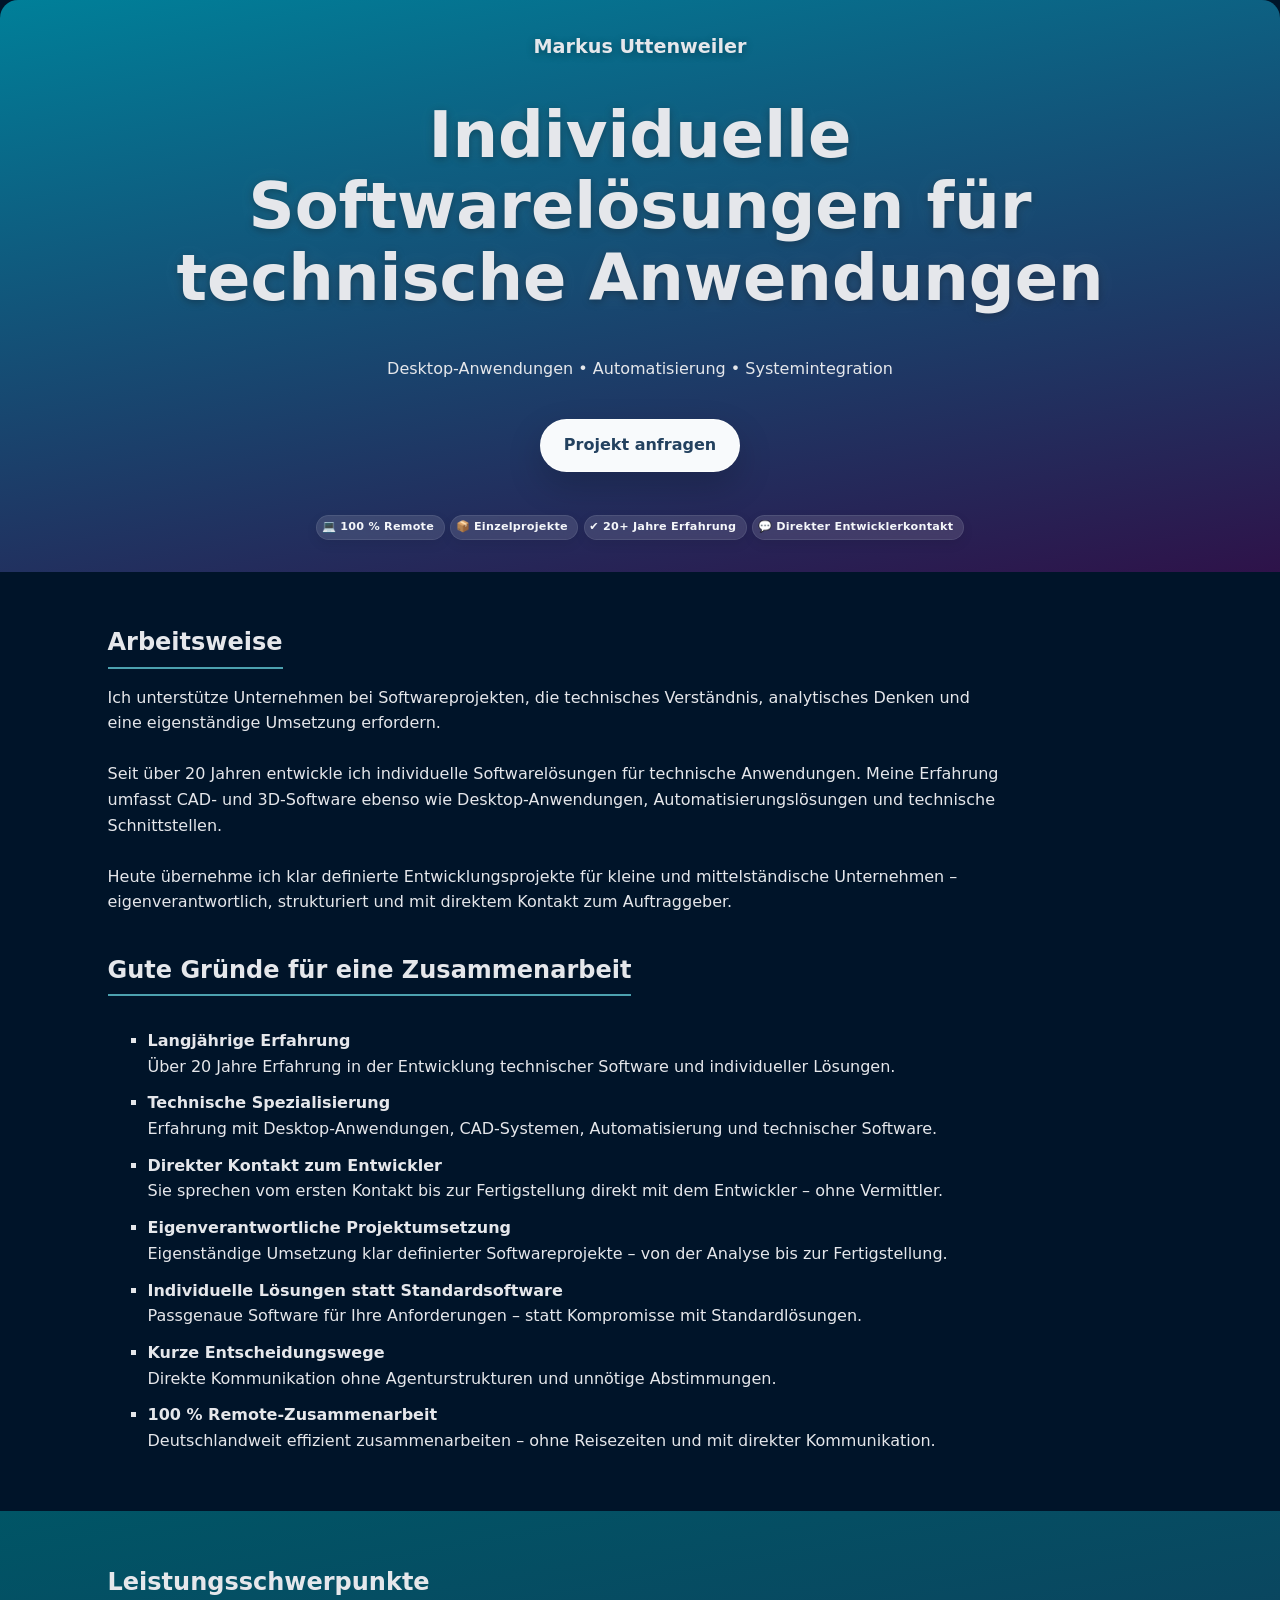
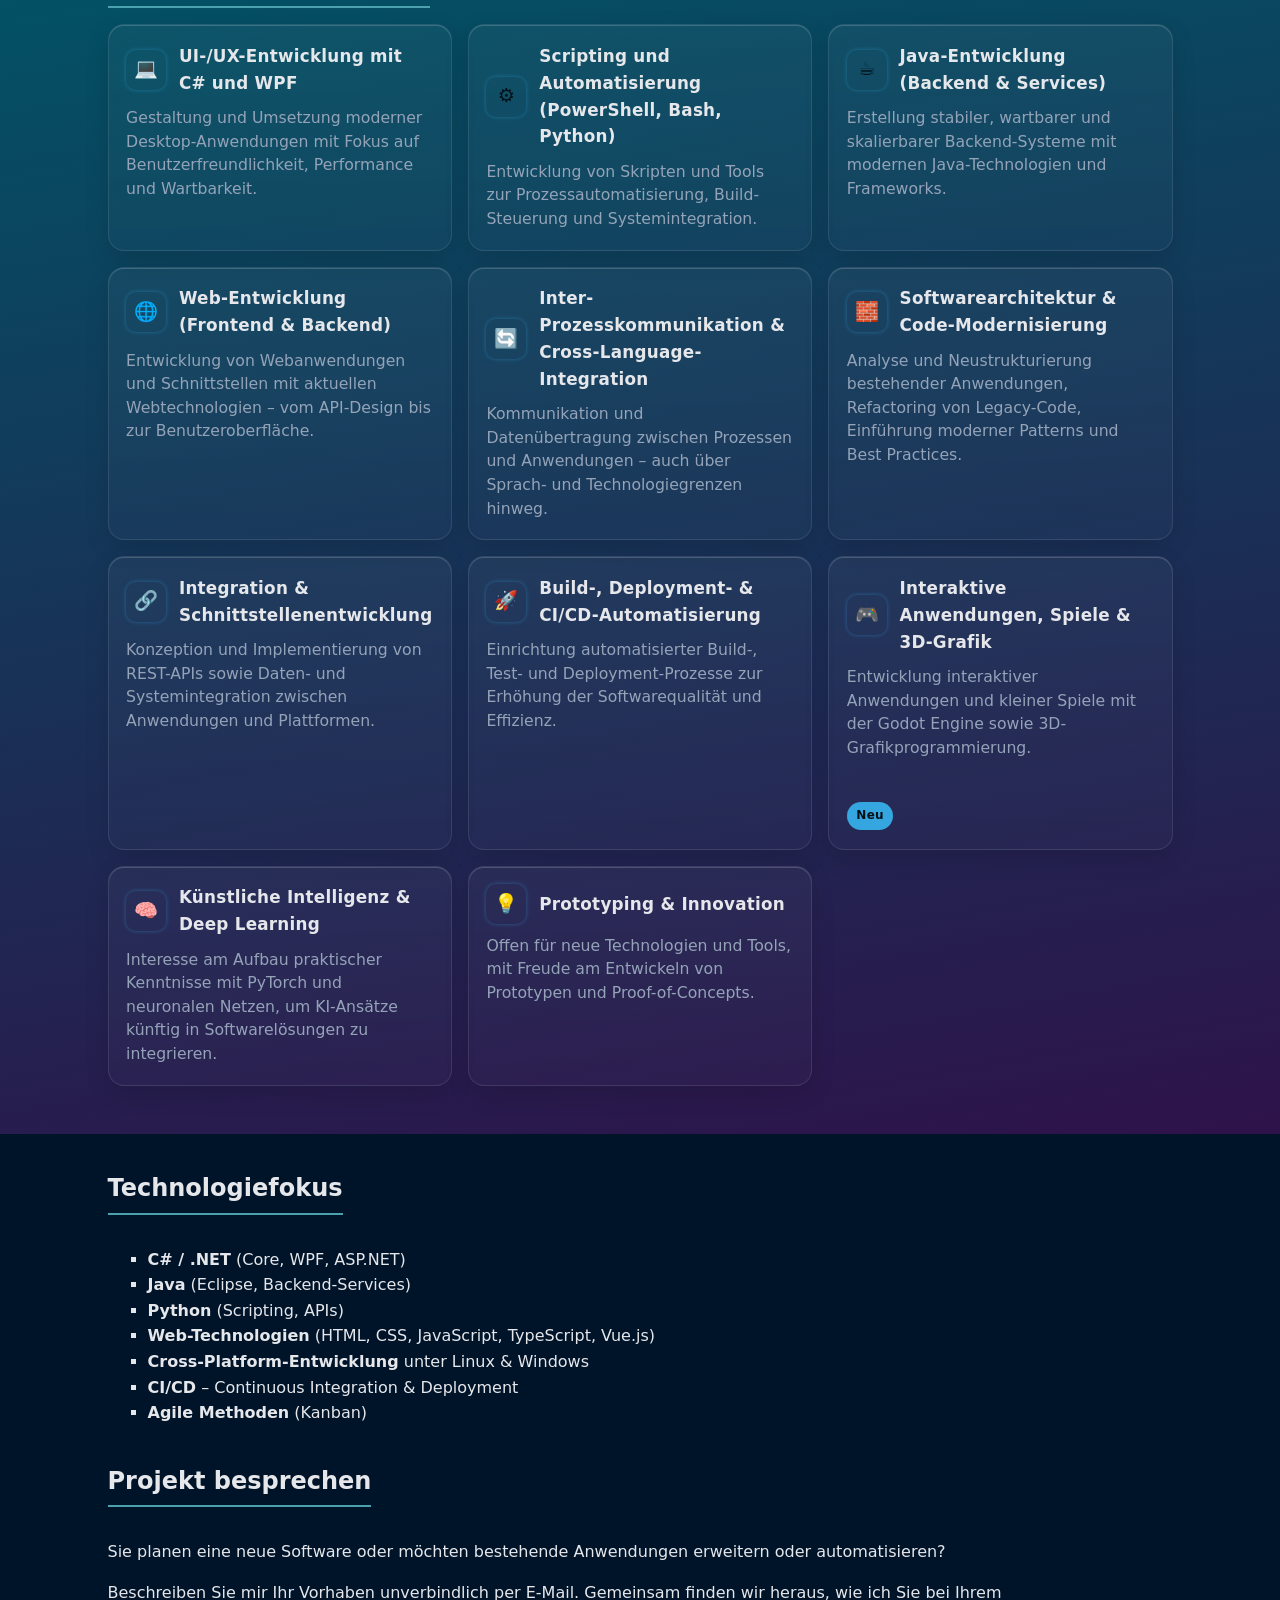
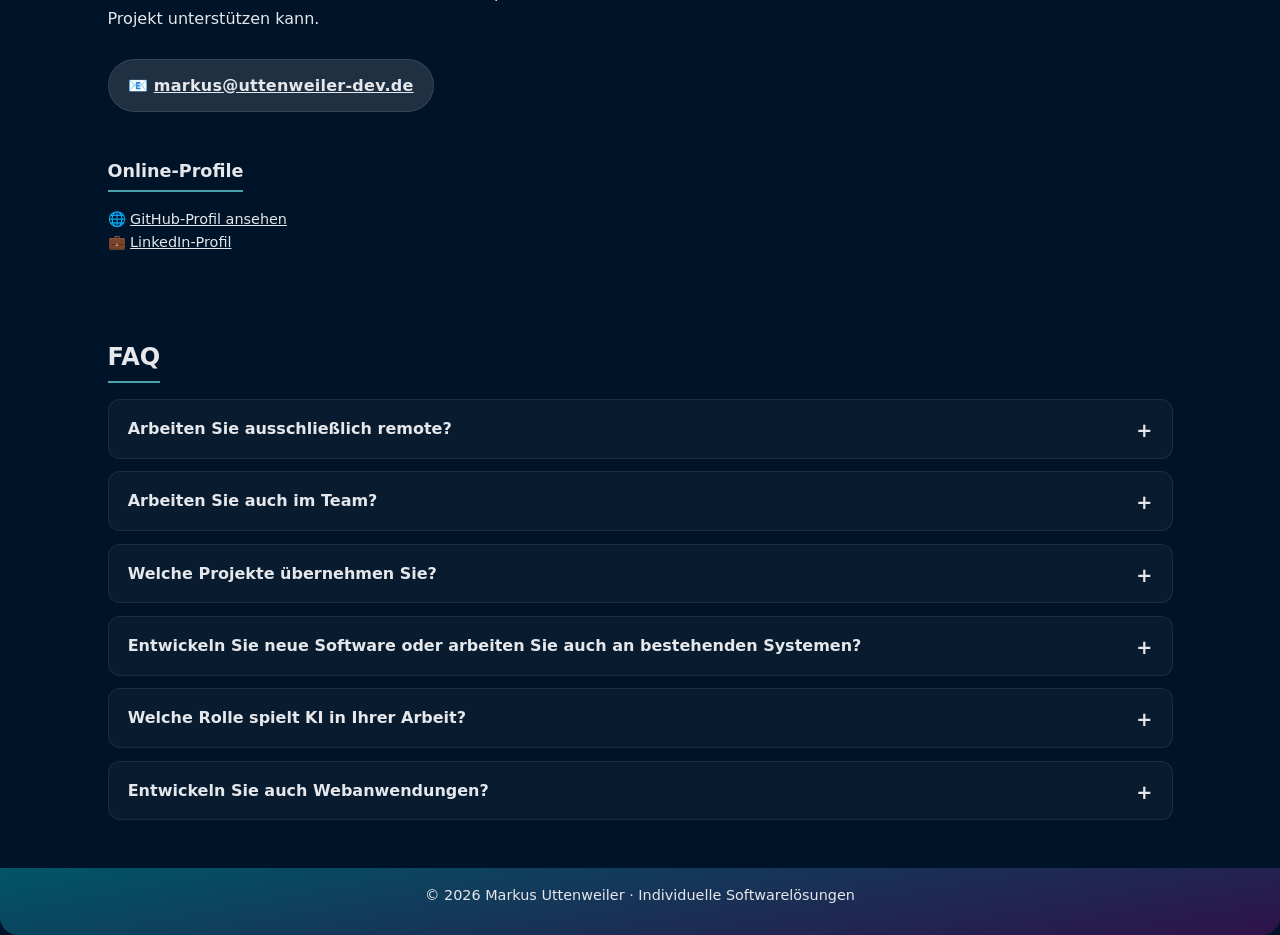
==== commit cb428513: "better contact section" ====
--- a/index.html
+++ b/index.html
@@ -154,24 +154,17 @@
     </section>
     <section id="contact">
       <h2>Projekt besprechen</h2>
-      <br>
-
-<section id="contact">
-    <p>
-      Sie planen eine neue Software, möchten bestehende Anwendungen erweitern
-      oder Prozesse automatisieren?
-    </p>
-    <p>
-      Beschreiben Sie mir Ihr Vorhaben unverbindlich per E-Mail.
-      Gemeinsam finden wir heraus, ob und wie ich Sie bei Ihrem Projekt
-      unterstützen kann.
-    </p>
-    <p>📧 <a href="mailto:markus@uttenweiler-dev.de">markus@uttenweiler-dev.de</a></p><br>
-    <p>
-      🌐 <a href="https://github.com/markusuttenweiler" target="_blank">GitHub-Profil ansehen</a><br>
-      💼 <a href="https://www.linkedin.com/in/markusuttenweiler" target="_blank">LinkedIn-Profil</a><br>
-    </p>
-    </section>
+      <p class="contact">Sie planen eine neue Software oder möchten bestehende Anwendungen erweitern oder automatisieren?</p>
+      <p class="contact">Beschreiben Sie mir Ihr Vorhaben unverbindlich per E-Mail. Gemeinsam finden wir heraus, wie ich Sie bei Ihrem Projekt unterstützen kann.</p>
+      <p class="contact-mail">📧 <a href="mailto:markus@uttenweiler-dev.de">markus@uttenweiler-dev.de</a></p>
+    </section>
+    <section id="misc">
+      <h3>Online-Profile</h3>
+      <p id="misc-links">
+        🌐 <a href="https://github.com/markusuttenweiler" target="_blank">GitHub-Profil ansehen</a><br>
+        💼 <a href="https://www.linkedin.com/in/markusuttenweiler" target="_blank">LinkedIn-Profil</a><br>
+      </p>
+    </section>    
     <section id="faq">
       <h2>FAQ</h2>
       <details>
--- a/style.css
+++ b/style.css
@@ -41,8 +41,7 @@
   background: var(--gradient);
   color: var(--ink);
   text-align: center;
-  /*padding: 4rem 2rem 6rem 2rem; */
-  padding: 3rem 2rem 4rem;
+  padding: 2rem 2rem;
   /*border-radius: 15px;*/
   border-radius: 18px 18px 0 0;
 }
@@ -323,6 +322,44 @@
   margin-top: 2rem;
 }
 
+#misc h3 {
+  font-size: 1.1rem;
+  color: var(--ink);
+  border-bottom: 2px solid #4ca1af;
+  display: inline-block;
+  margin-bottom: 1.0rem;
+  padding-bottom: 0.3rem;
+}
+
+#misc-links {
+  font-size: 0.9rem;
+}
+
+.contact {
+  margin-top: 1rem;
+  margin-bottom: 0.7rem;
+  padding: 0
+}
+
+.contact-mail {
+  box-shadow: 0 4px 12px rgba(0,0,0,.08);
+  background: rgba(255,255,255,0.12);
+  color: #F5F7FA;
+  border: 1px solid rgba(148, 163, 184, .18);
+  transition: .2s;
+  display: inline-block;
+  font-size: 1.0rem;
+  border-radius: 999px;
+  margin-top: 1.0rem;
+  padding: .8rem 1.2rem;
+  font-weight: 600;
+  letter-spacing: .25px;
+}    
+
+#faq {
+    margin-top: 4rem;
+}
+
 #faq details {
   margin-bottom: .8rem;
   border: 1px solid rgba(255,255,255,.08);
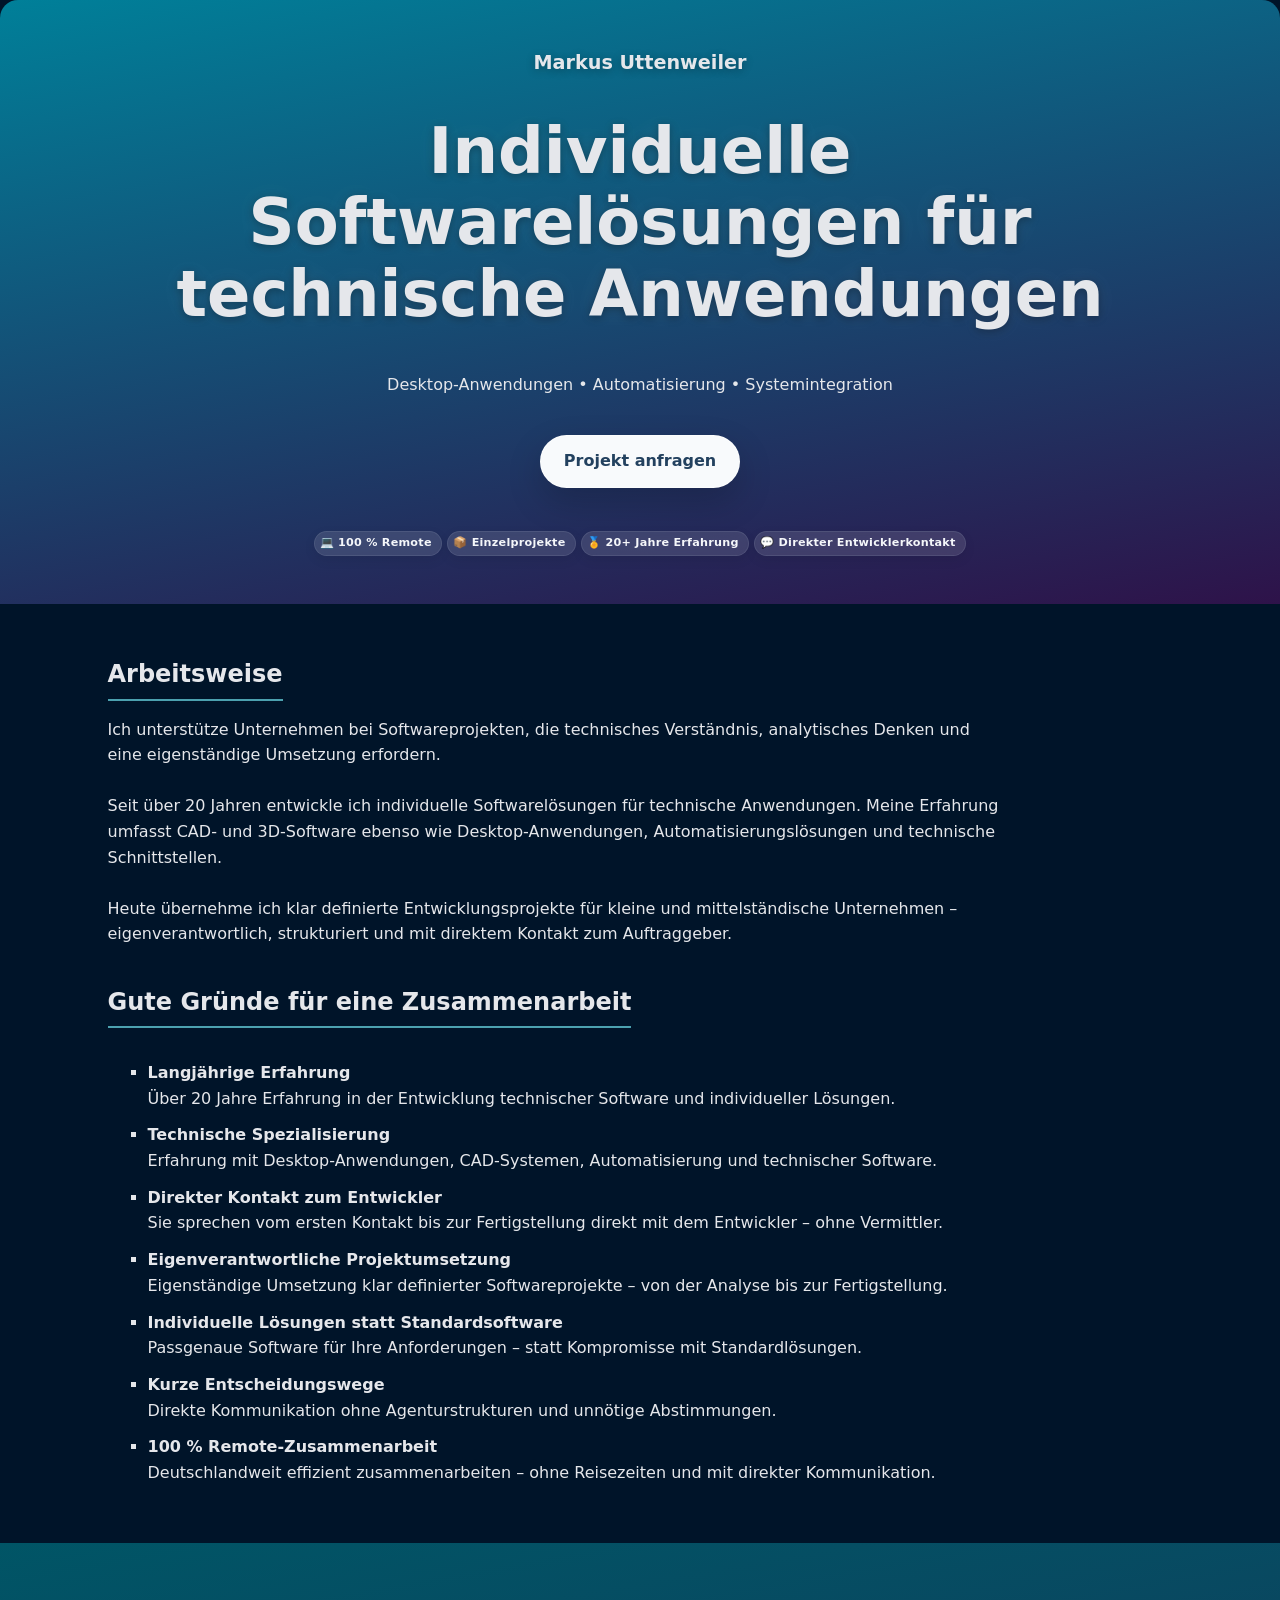
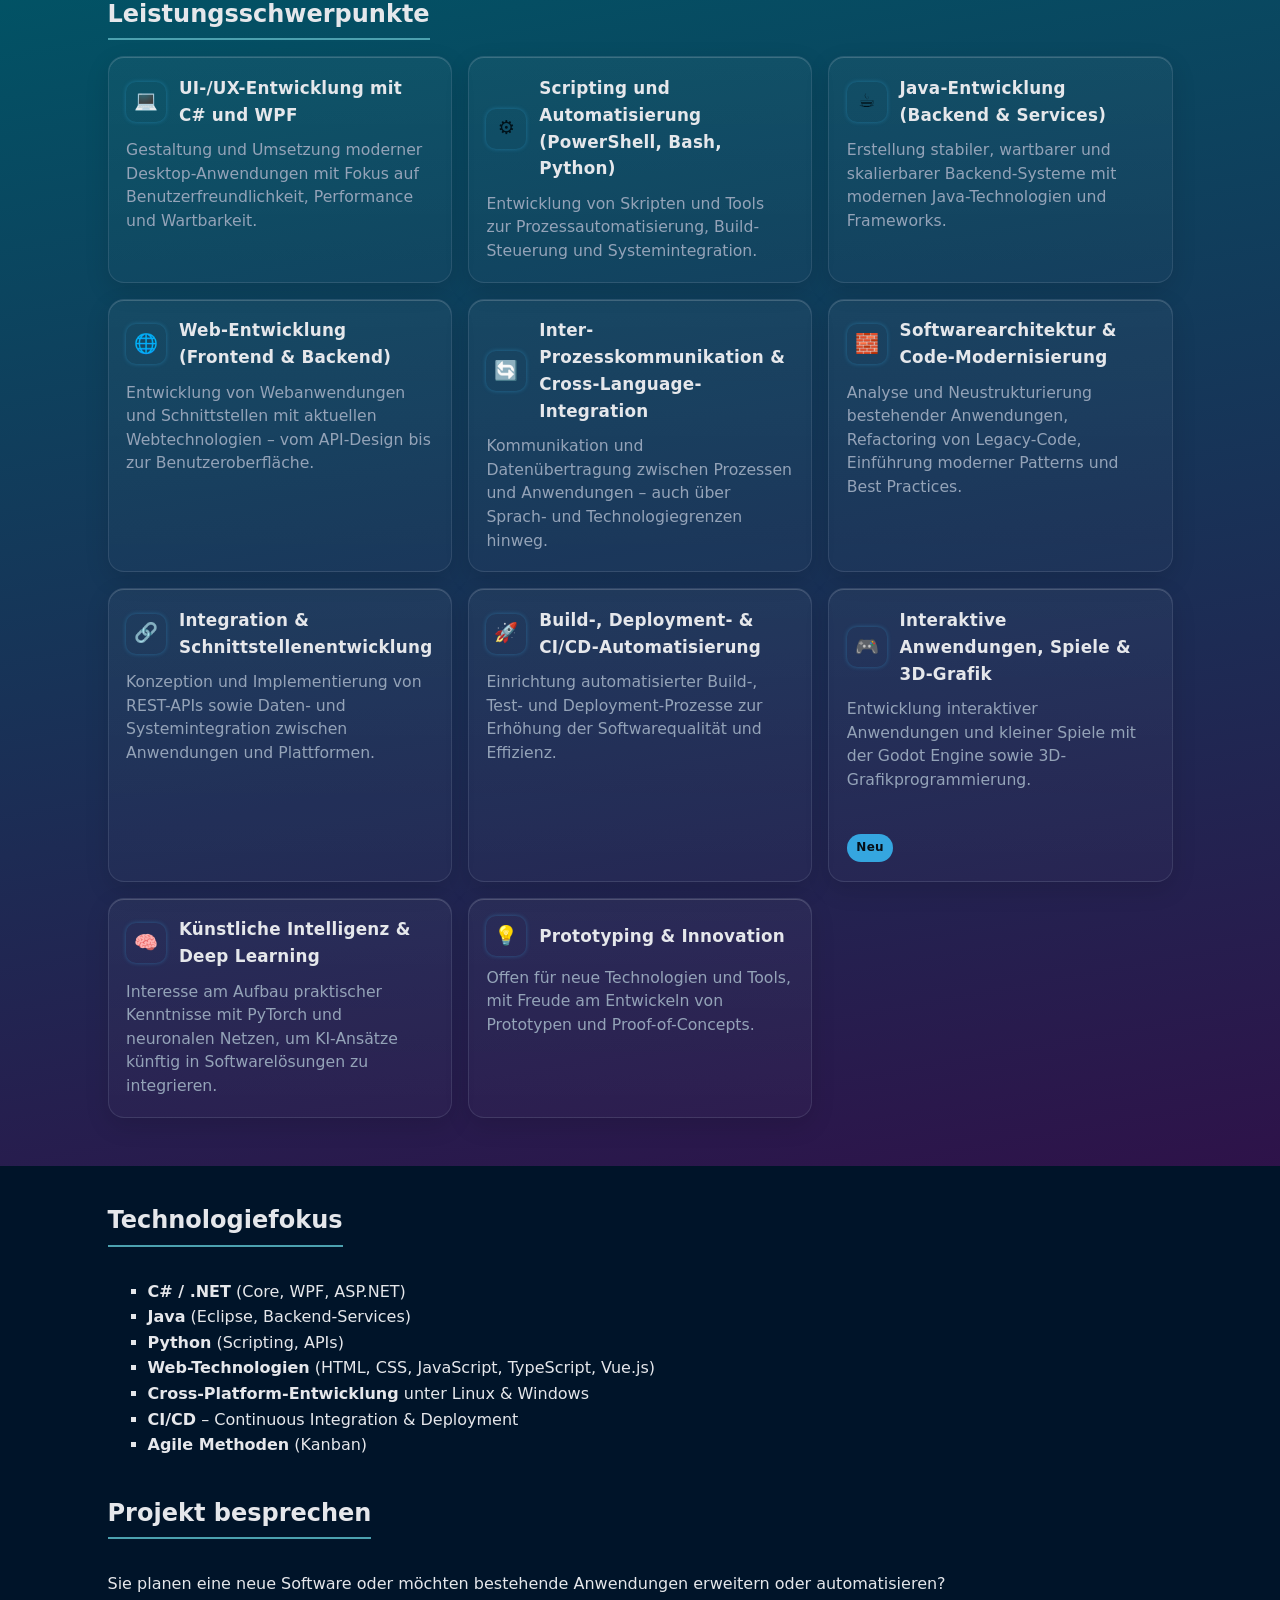
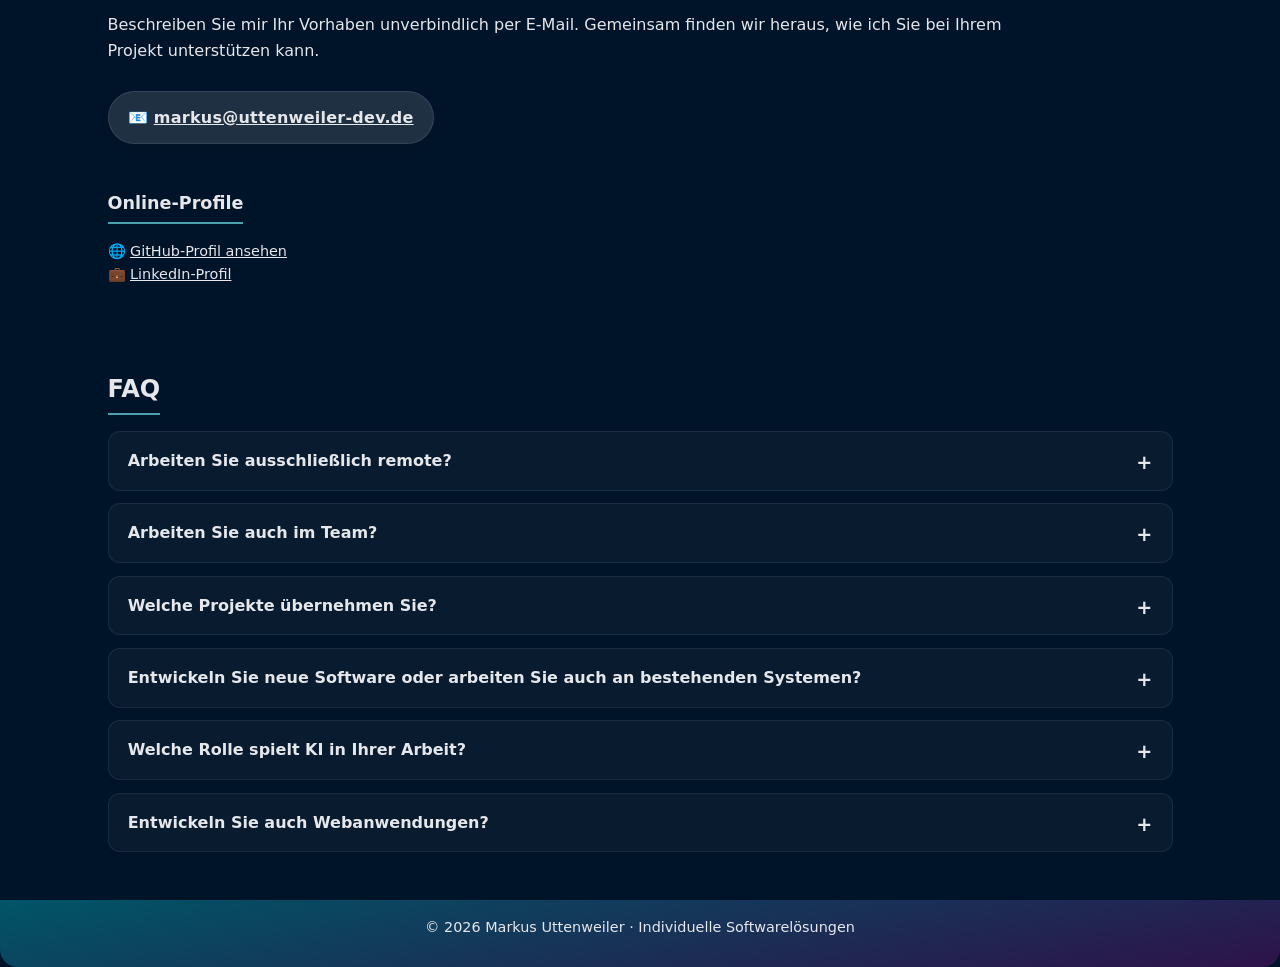
==== commit f10a7f15: "better badge" ====
--- a/index.html
+++ b/index.html
@@ -19,7 +19,7 @@
       <br>
       <span class="badge-banner">💻 100 % Remote</span>
       <span class="badge-banner">📦 Einzelprojekte</span>
-      <span class="badge-banner">✔️ 20+ Jahre Erfahrung</span>
+      <span class="badge-banner">🏅 20+ Jahre Erfahrung</span>
       <span class="badge-banner">💬 Direkter Entwicklerkontakt</span>
     </div>
   </header>
--- a/style.css
+++ b/style.css
@@ -41,7 +41,8 @@
   background: var(--gradient);
   color: var(--ink);
   text-align: center;
-  padding: 2rem 2rem;
+  /*padding: 4rem 2rem 6rem 2rem; */
+  padding: 3rem 2rem;
   /*border-radius: 15px;*/
   border-radius: 18px 18px 0 0;
 }
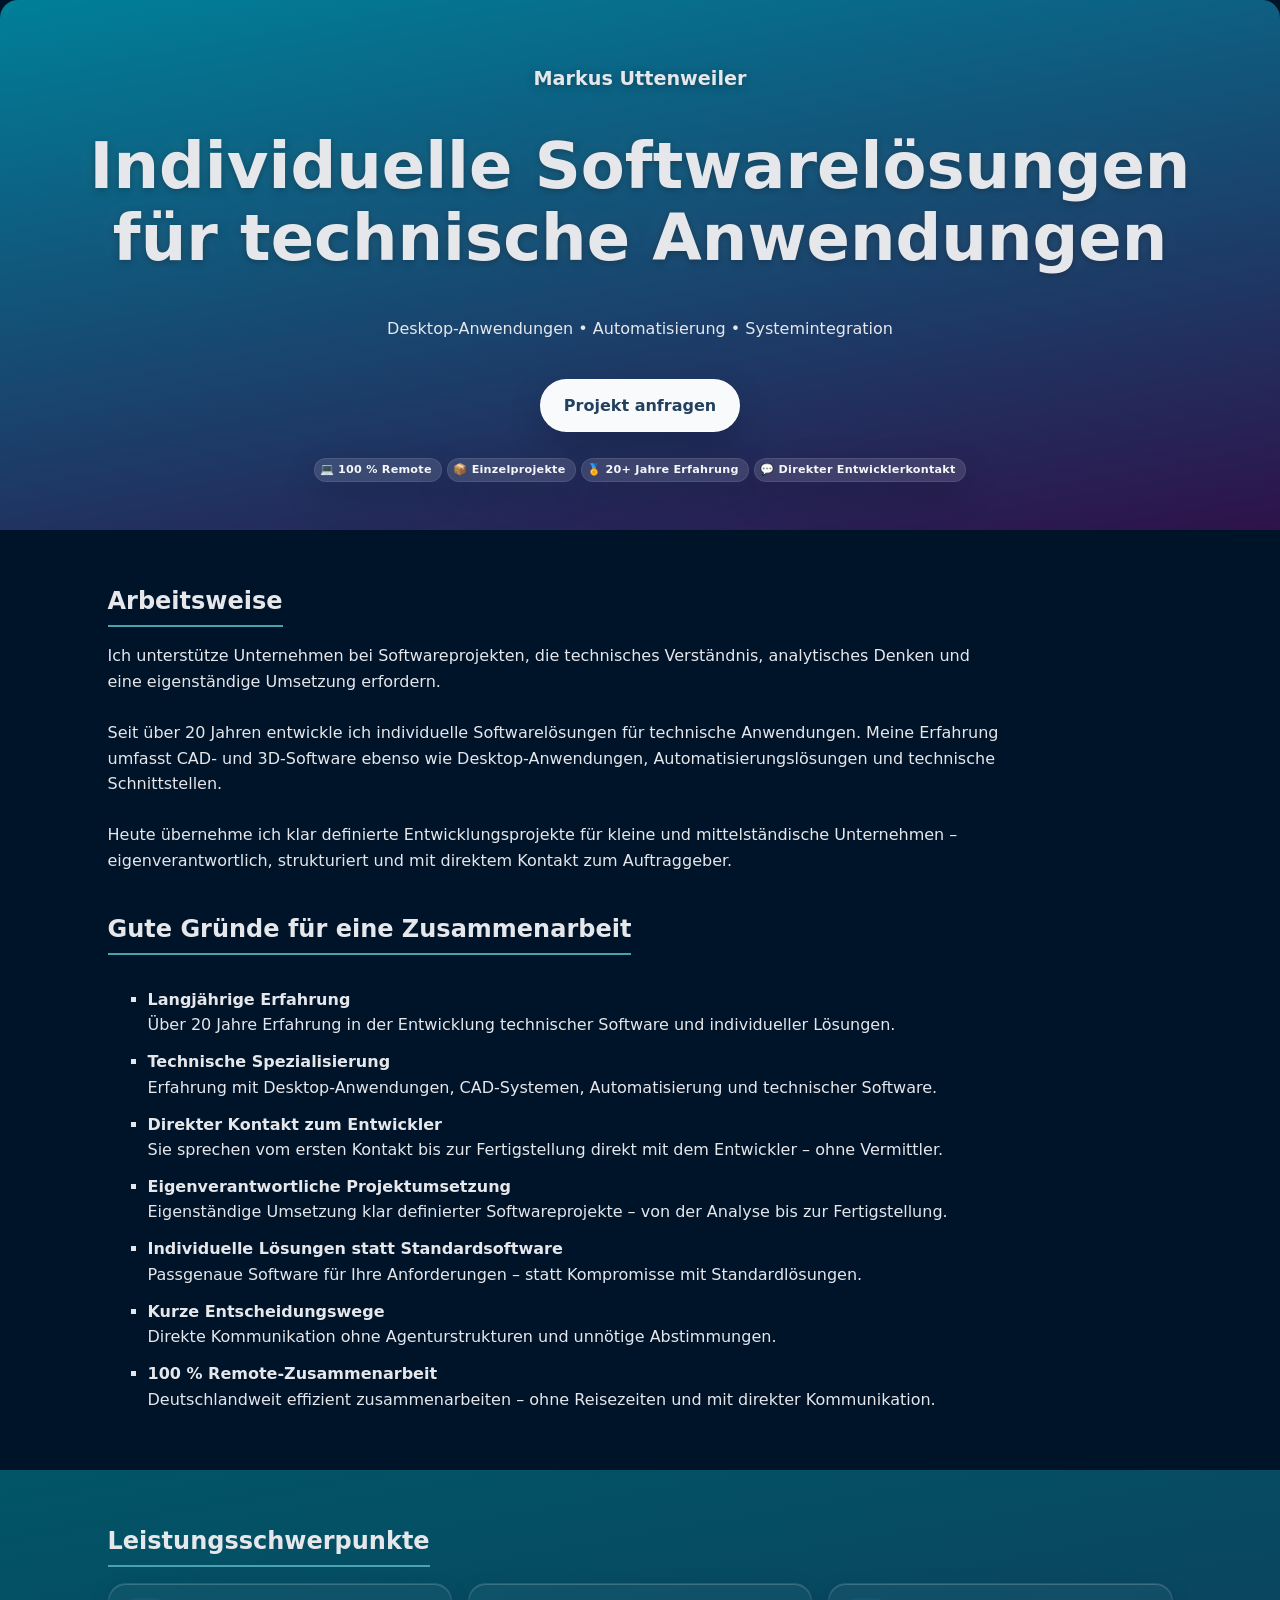
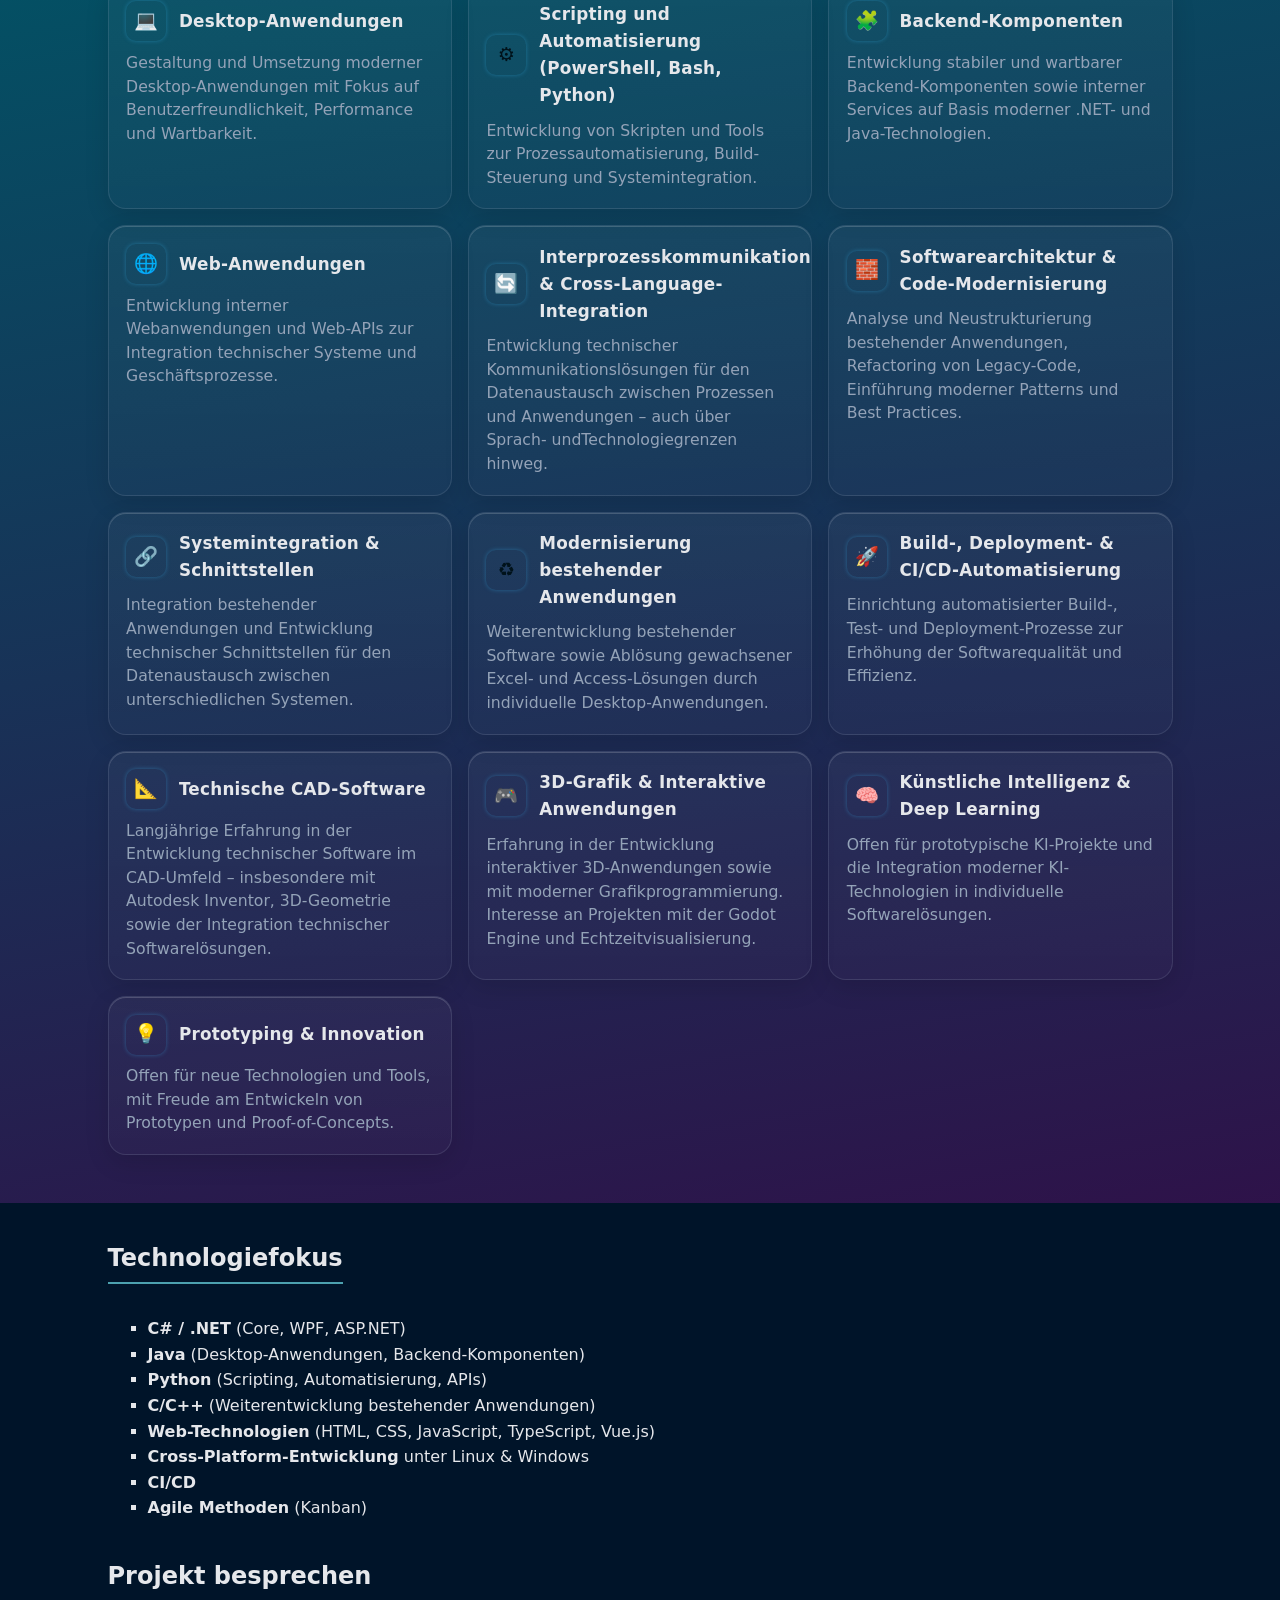
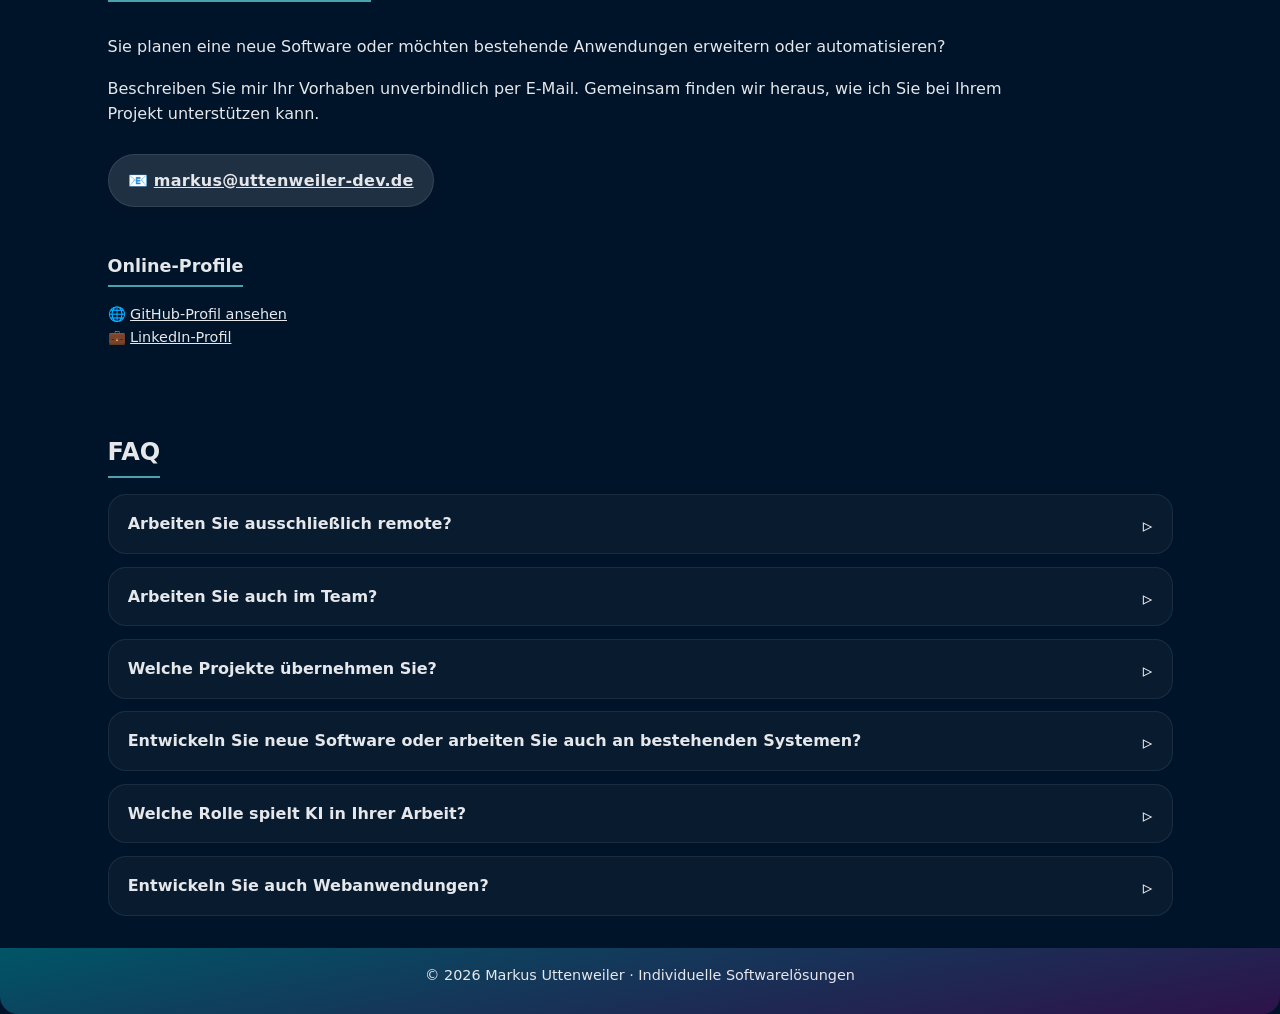
==== commit dfca87f5: "reworked cards" ====
--- a/index.html
+++ b/index.html
@@ -63,7 +63,7 @@
           <article class="card" aria-label="UI-/UX-Entwicklung mit C# und WPF">
             <div class="card-head">
               <div class="icon" aria-hidden="true">💻</div>
-              <h3>UI-/UX-Entwicklung mit C# und WPF</h3>
+              <h3>Desktop-Anwendungen</h3>
             </div>
             <p>Gestaltung und Umsetzung moderner Desktop-Anwendungen mit Fokus auf Benutzerfreundlichkeit, Performance und Wartbarkeit.</p>
           </article>
@@ -74,27 +74,27 @@
             </div>
             <p>Entwicklung von Skripten und Tools zur Prozessautomatisierung, Build-Steuerung und Systemintegration.</p>
           </article>
-          <article class="card" aria-label="Java-Entwicklung Backend & Services">
-            <div class="card-head">
-              <div class="icon" aria-hidden="true">☕</div>
-              <h3>Java-Entwicklung<br>(Backend &amp; Services)</h3>
-            </div>
-            <p>Erstellung stabiler, wartbarer und skalierbarer Backend-Systeme mit modernen Java-Technologien und Frameworks.</p>
-          </article>
-          <article class="card" aria-label="Web-Entwicklung Frontend & Backend">
-            <div class="card-head">
-              <div class="icon" aria-hidden="true">🌐</div>
-              <h3>Web-Entwicklung<br>(Frontend &amp; Backend)</h3>
-            </div>
-            <p>Entwicklung von Webanwendungen und Schnittstellen mit aktuellen Webtechnologien – vom API-Design bis zur Benutzeroberfläche.</p>
-          </article>
-          <article class="card" aria-label="Inter-Prozesskommunikation & Cross-Language-Integration">
-            <div class="card-head">
-              <div class="icon" aria-hidden="true">🔄</div>
-              <h3>Inter-Prozesskommunikation &amp; Cross-Language-Integration</h3>
-            </div>
-            <p>Kommunikation und Datenübertragung zwischen Prozessen und Anwendungen – auch über Sprach- und Technologiegrenzen hinweg.</p>
-          </article>
+          <article class="card" aria-label="Backend-Komponenten">
+              <div class="card-head">
+                  <div class="icon" aria-hidden="true">🧩</div>
+                  <h3>Backend-Komponenten</h3>
+              </div>
+              <p>Entwicklung stabiler und wartbarer Backend-Komponenten sowie interner Services auf Basis moderner .NET- und Java-Technologien.</p>
+          </article>
+          <article class="card" aria-label="Web-Anwendungen & Schnittstellen">
+              <div class="card-head">
+                  <div class="icon" aria-hidden="true">🌐</div>
+                  <h3>Web-Anwendungen</h3>
+              </div>
+              <p>Entwicklung interner Webanwendungen und Web-APIs zur Integration technischer Systeme und Geschäftsprozesse.</p>
+          </article>
+          <article class="card" aria-label="Interprozesskommunikation & Cross-Language-Integration">
+            <div class="card-head">
+                <div class="icon" aria-hidden="true">🔄</div>
+                <h3>Interprozesskommunikation &amp; Cross-Language-Integration</h3>
+            </div>
+          <p>Entwicklung technischer Kommunikationslösungen für den Datenaustausch zwischen Prozessen und Anwendungen – auch über Sprach- undTechnologiegrenzen hinweg.</p>
+        </article>
           <article class="card" aria-label="Softwarearchitektur & Code-Modernisierung">
             <div class="card-head">
               <div class="icon" aria-hidden="true">🧱</div>
@@ -105,9 +105,16 @@
           <article class="card" aria-label="Integration & Schnittstellenentwicklung">
             <div class="card-head">
               <div class="icon" aria-hidden="true">🔗</div>
-              <h3>Integration &amp; Schnittstellenentwicklung</h3>
-            </div>
-            <p>Konzeption und Implementierung von REST-APIs sowie Daten- und Systemintegration zwischen Anwendungen und Plattformen.</p>
+              <h3>Systemintegration &amp; Schnittstellen</h3>
+            </div>
+            <p>Integration bestehender Anwendungen und Entwicklung technischer Schnittstellen für den Datenaustausch zwischen unterschiedlichen Systemen.</p>            
+          </article>
+          <article class="card" aria-label="Modernisierung">
+            <div class="card-head">
+              <div class="icon" aria-hidden="true">♻️</div>
+              <h3>Modernisierung bestehender Anwendungen</h3>
+            </div>
+            <p>Weiterentwicklung bestehender Software sowie Ablösung gewachsener Excel- und Access-Lösungen durch individuelle Desktop-Anwendungen.</p>            
           </article>
           <article class="card" aria-label="Build-, Deployment- & CI/CD-Automatisierung">
             <div class="card-head">
@@ -116,20 +123,26 @@
             </div>
             <p>Einrichtung automatisierter Build-, Test- und Deployment-Prozesse zur Erhöhung der Softwarequalität und Effizienz.</p>
           </article>
+          <article class="card" aria-label="Technische CAD-Software">
+              <div class="card-head">
+                  <div class="icon" aria-hidden="true">📐</div>
+                  <h3>Technische CAD-Software</h3>
+              </div>
+              <p>Langjährige Erfahrung in der Entwicklung technischer Software im CAD-Umfeld – insbesondere mit Autodesk Inventor, 3D-Geometrie sowie der Integration technischer Softwarelösungen.</p>
+          </article>          
           <article class="card" aria-label="Interaktive Anwendungen, Spiele & 3D-Grafik">
             <div class="card-head">
               <div class="icon" aria-hidden="true">🎮</div>
-              <h3>Interaktive Anwendungen, Spiele &amp; 3D‑Grafik</h3>
-            </div>
-            <p>Entwicklung interaktiver Anwendungen und kleiner Spiele mit der Godot Engine sowie 3D-Grafikprogrammierung.</p>
-            <span class="badge" aria-label="Neu">Neu</span>
+              <h3>3D-Grafik &amp; Interaktive Anwendungen</h3>
+            </div>
+            <p>Erfahrung in der Entwicklung interaktiver 3D-Anwendungen sowie mit moderner Grafikprogrammierung. Interesse an Projekten mit der Godot Engine und Echtzeitvisualisierung.</p>
           </article>
           <article class="card" aria-label="Künstliche Intelligenz & Deep Learning">
             <div class="card-head">
               <div class="icon" aria-hidden="true">🧠</div>
               <h3>Künstliche Intelligenz &amp; Deep Learning</h3>
             </div>
-            <p>Interesse am Aufbau praktischer Kenntnisse mit PyTorch und neuronalen Netzen, um KI-Ansätze künftig in Softwarelösungen zu integrieren.</p>
+            <p>Offen für prototypische KI-Projekte und die Integration moderner KI-Technologien in individuelle Softwarelösungen.</p>
           </article>                    
           <article class="card" aria-label="Prototyping & Innovation">
             <div class="card-head">
@@ -144,11 +157,12 @@
       <h2>Technologiefokus</h2>
       <ul>
         <li><strong>C# / .NET</strong> (Core, WPF, ASP.NET)</li>
-        <li><strong>Java</strong> (Eclipse, Backend-Services)</li>
-        <li><strong>Python</strong> (Scripting, APIs)</li>
+        <li><strong>Java</strong> (Desktop-Anwendungen, Backend-Komponenten)</li>
+        <li><strong>Python</strong> (Scripting, Automatisierung, APIs)</li>
+        <li><strong>C/C++</strong> (Weiterentwicklung bestehender Anwendungen)</li>
         <li><strong>Web-Technologien</strong> (HTML, CSS, JavaScript, TypeScript, Vue.js)</li>
         <li><strong>Cross-Platform-Entwicklung</strong> unter Linux & Windows</li>
-        <li><strong>CI/CD</strong> – Continuous Integration & Deployment</li>
+        <li><strong>CI/CD</strong></li>
         <li><strong>Agile Methoden</strong> (Kanban)</li>
       </ul>      
     </section>
@@ -161,8 +175,8 @@
     <section id="misc">
       <h3>Online-Profile</h3>
       <p id="misc-links">
-        🌐 <a href="https://github.com/markusuttenweiler" target="_blank">GitHub-Profil ansehen</a><br>
-        💼 <a href="https://www.linkedin.com/in/markusuttenweiler" target="_blank">LinkedIn-Profil</a><br>
+        🌐 <a href="https://github.com/markusuttenweiler" target="_blank" rel="noopener noreferrer">GitHub-Profil ansehen</a><br>
+        💼 <a href="https://www.linkedin.com/in/markusuttenweiler" target="_blank" rel="noopener noreferrer">LinkedIn-Profil</a><br>
       </p>
     </section>    
     <section id="faq">
--- a/style.css
+++ b/style.css
@@ -1,16 +1,13 @@
 :root {
-  --picker-helper: hsl(194, 100%, 50%);
   --color-bg: 210;
   --color2: 190;
-  --colorst: 270; /* 290, 260 - 300, 340, 40 */
-  --grt: in srgb; /* srgb srgb-linear display-p3 lab oklab xyz */
+  --colorst: 270;
+  --grt: in srgb;
   --bg: hsl(var(--color-bg), 100%,8%);
   --gr1: hsl(var(--color2), 100%, 30%);
   --gr2: hsl(var(--color2), 100%, 20%);
   --grst: hsl(var(--colorst), 60%, 18%);
-  --grangle1: var(--grt) 170deg;
-  --grangle2: var(--grt) 170deg;
-  --grangle3: var(--grt) 170deg;
+  --grangle: var(--grt) 170deg;
   --footer: var(--gradient2);
   --services: var(--gradient2);
   --card: #111827;
@@ -19,8 +16,24 @@
   --brand: #38bdf8;
   --accent: #22d3ee;
   --ring: rgba(56, 189, 248, .35);
-  --gradient: linear-gradient(var(--grangle1), var(--gr1), var(--grst));
-  --gradient2: linear-gradient(var(--grangle2), var(--gr2), var(--grst));
+  --gradient: linear-gradient(var(--grangle), var(--gr1), var(--grst));
+  --gradient2: linear-gradient(var(--grangle), var(--gr2), var(--grst));
+  --text-shadow-glow: 0 2px 8px rgba(0, 0, 0, 0.3), 0 0 24px rgba(255, 255, 255, 0.08);
+  --box-shadow-more-glow: 0 8px 24px rgba(0, 0, 0, 0.12),inset 0 1px 0 rgba(255, 255, 255, 0.18);
+  --box-shadow-mail: 0 4px 12px rgba(0,0,0,.08);
+  --box-border: 1px solid rgba(148, 163, 184, .18);
+  --btn-box-shadow:0 14px 35px rgba(0,0,0,.18);
+  --btn-border: 1px solid rgba(255,255,255,.6);
+  --border-radius-round: 999px;
+  --border-radius-header: 18px 18px 0 0;
+  --border-radius-footer: 0 0 18px 18px;
+  --border-radius-card: 18px;
+  --border-radius-faq: 18px;
+  --max-width-large: 1105px;
+  --max-width-small: 900px;
+  --icon-size: 40px;
+  --icon-radius: 10px;
+  --icon-box-shadow:  0 0px 4px var(--ring);
 }
 
 * {
@@ -41,60 +54,18 @@
   background: var(--gradient);
   color: var(--ink);
   text-align: center;
-  /*padding: 4rem 2rem 6rem 2rem; */
   padding: 3rem 2rem;
-  /*border-radius: 15px;*/
-  border-radius: 18px 18px 0 0;
-}
-
-header .container h2 {
-  margin: 0;
-  font-size: 1.0rem;
-  /* glow */  
-  text-shadow:
-      0 2px 8px rgba(0, 0, 0, 0.3),
-      0 0 24px rgba(255, 255, 255, 0.08);   
-  /* more shadow */
-  /*
-  text-shadow:
-    0 3px 8px rgba(0, 0, 0, 0.35),
-    0 8px 24px rgba(0, 0, 0, 0.18);    
-  */
-  /* less show */
-  /* text-shadow:0 3px 18px rgba(0,0,0,.15); */
-
+  border-radius: var(--border-radius-header);
 }
  
 header .container h1 {
   margin: 0;
-  /*font-size: 2.5rem;*/
-  max-width: 1100px;
+  max-width: var(--max-width-large);
   margin: 1rem auto;
   font-size: clamp(2.2rem, 5vw, 4.5rem);
   line-height: 1.12;
-  /* glow */  
-  text-shadow:
-      0 2px 8px rgba(0, 0, 0, 0.3),
-      0 0 24px rgba(255, 255, 255, 0.08);   
-  /* more shadow */
-  /*
-  text-shadow:
-    0 3px 8px rgba(0, 0, 0, 0.35),
-    0 8px 24px rgba(0, 0, 0, 0.18);    
-  */
-  /* less show */
-  /* text-shadow:0 3px 18px rgba(0,0,0,.15); */
-
-}
-
-#about p {
-    max-width: 900px;
-}
-
-#contact {
-    max-width: 900px;
-}
-
+  text-shadow: var(--text-shadow-glow);
+}
 
 header .container h2 {
   border-bottom: none;
@@ -103,9 +74,7 @@
   display: inline-block;
   margin-bottom: 1.0rem;
   padding-bottom: 0.3rem;
-  text-shadow:
-      0 2px 8px rgba(0, 0, 0, 0.3),
-      0 0 24px rgba(255, 255, 255, 0.08);   
+  text-shadow: var(--text-shadow-glow);
 }
 
 footer {
@@ -114,7 +83,7 @@
   text-align: center;
   padding: 1rem;
   font-size: 0.9rem;
-  border-radius:  0 0 18px 18px;
+  border-radius: var(--border-radius-footer);
 }
 
 a {
@@ -139,21 +108,161 @@
   margin-bottom: 1rem;
 }
 
-main {
-  max-width: 800px;
-  margin: 2rem auto;
-  padding: 0 1rem;
-}
-
 ul {
   list-style: square;
   margin-left: 0rem;
 }
 
 .wrapper {
-  max-width: 1105px;
-  margin: 0 auto;
-  padding: 2rem 1.25rem;
+  max-width: var(--max-width-large);
+  margin: 2rem auto;
+  padding: 0rem 1.25rem;
+}
+
+.section-title {
+  font-size: clamp(1.6rem, 2.5vw, 2.25rem);
+  margin: 0 0 1rem;
+  letter-spacing: .2px;
+}
+
+.section-sub {
+  color: var(--muted);
+  margin: 0 0 2.25rem;
+  font-size: 1rem;
+}
+
+.grid {
+  display: grid;
+  grid-template-columns: repeat(1, minmax(0, 1fr));
+  gap: 1rem;
+}
+
+@media (min-width: 640px) {
+  .grid {
+    grid-template-columns: repeat(2, minmax(0, 1fr));
+  }
+}
+
+@media (min-width: 1024px) {
+  .grid {
+    grid-template-columns: repeat(3, minmax(0, 1fr));
+  }
+}
+
+.icon {
+  min-width: var(--icon-size);
+  width: var(--icon-size);
+  height: var(--icon-size);
+  border-radius: var(--icon-radius);
+  display: grid;
+  place-items: center;
+  font-size: 1.2rem;
+  box-shadow: var(--icon-box-shadow);
+  color: #00121a;
+}
+
+.card {
+  position: relative;
+  background: linear-gradient(180deg, rgba(255, 255, 255, .04), rgba(255, 255, 255, .02));
+  border: var(--box-border);
+  border-radius: var(--border-radius-card);
+  padding: 1.1rem 1.1rem 1.2rem;
+  box-shadow: var(--box-shadow-more-glow);
+  transition: transform .2s ease, box-shadow .2s ease, border-color .2s ease;
+}
+
+.card-head {
+  display: flex;
+  align-items: center;
+  gap: .8rem;
+  margin-bottom: .6rem;
+}
+
+.card h3 {
+  margin: 0;
+  font-size: 1.05rem;
+  letter-spacing: .25px;
+}
+
+.card p {
+  margin: .4rem 0 0;
+  color: var(--muted);
+  line-height: 1.5;
+  font-size: .98rem;
+}
+
+.btn {
+  display: inline-flex;
+  align-items: center;
+  justify-content: center;
+  box-shadow: var(--btn-box-shadow);
+  border: var(--btn-border);
+  border-radius: var(--border-radius-round);
+  padding: 0.8rem 1.4rem;
+  text-decoration: none;
+  font-weight: 600;
+  transition:
+    transform 180ms ease,
+    box-shadow 180ms ease;
+  background: #F8FAFC;
+  color: #23415F;
+}
+
+.btn:hover {
+  transform: translateY(-2px);
+  box-shadow: 0 16px 40px rgba(0, 0, 0, 0.22);
+}
+
+.badge {
+  display: inline-block;
+  margin-top: 0.7rem;
+  font-size: .75rem;
+  color: #061017;
+  background: rgba(56, 189, 248, .85);
+  border-radius: var(--border-radius-round);
+  padding: .25rem .6rem;
+  font-weight: 600;
+  letter-spacing: .25px;
+}
+
+.badge-banner {
+  box-shadow: var(--btn-box-shadow);
+  background: rgba(255,255,255,0.12);
+  color: #F5F7FA;
+  border: var(--box-border);
+  transition: .2s;
+  display: inline-block;
+  font-size: .70rem;
+  border-radius: var(--border-radius-round);
+  margin-top: 1.6rem;
+  padding: .15rem .6rem .15rem .3rem;
+  font-weight: 600;
+  letter-spacing: .25px;
+}
+
+.contact {
+  margin-top: 1rem;
+  margin-bottom: 0.7rem;
+  padding: 0
+}
+
+.contact-mail {
+  box-shadow: var(--box-shadow-mail);
+  background: rgba(255,255,255,0.12);
+  color: #F5F7FA;
+  border: var(--box-border);
+  transition: .2s;
+  display: inline-block;
+  font-size: 1.0rem;
+  border-radius: var(--border-radius-round);
+  margin-top: 1.0rem;
+  padding: .8rem 1.2rem;
+  font-weight: 600;
+  letter-spacing: .25px;
+}    
+
+.mt-xl {
+  margin-top: 2rem;
 }
 
 #services {
@@ -163,7 +272,6 @@
 }
 
 #services::before {
-  /* border-radius: 45px; */
   content: "";
   position: absolute;
   top: 0;
@@ -175,152 +283,12 @@
   z-index: -1;
 }
 
-.section-title {
-  font-size: clamp(1.6rem, 2.5vw, 2.25rem);
-  margin: 0 0 1rem;
-  letter-spacing: .2px;
-}
-
-.section-sub {
-  color: var(--muted);
-  margin: 0 0 2.25rem;
-  font-size: 1rem;
-}
-
-.grid {
-  display: grid;
-  grid-template-columns: repeat(1, minmax(0, 1fr));
-  gap: 1rem;
-}
-
-@media (min-width: 640px) {
-  .grid {
-    grid-template-columns: repeat(2, minmax(0, 1fr));
-  }
-}
-
-@media (min-width: 1024px) {
-  .grid {
-    grid-template-columns: repeat(3, minmax(0, 1fr));
-  }
-}
-
-.card {
-  position: relative;
-  background: linear-gradient(180deg, rgba(255, 255, 255, .04), rgba(255, 255, 255, .02));
-  border: 1px solid rgba(148, 163, 184, .18);
-  border-radius: 16px;
-  padding: 1.1rem 1.1rem 1.2rem;
-  /* flat */
-  /* box-shadow: 0 10px 30px rgba(0, 0, 0, .25); */
-  /* glassy */
-  /*
-  box-shadow: 
-    0 10px 30px rgba(0, 0, 0, .25),
-    0 1px 2px rgba(255,255,255,.08) inset;
-  */
-  /* more glassy */      
-  box-shadow:
-    0 8px 24px rgba(0,0,0,.12),
-    inset 0 1px 0 rgba(255,255,255,.18);    
-  transition: transform .2s ease, box-shadow .2s ease, border-color .2s ease;
-}
-
-.icon {
-  min-width: 40px;
-  width: 40px;
-  height: 40px;
-  border-radius: 10px;
-  display: grid;
-  place-items: center;
-  font-size: 1.2rem;
-  box-shadow: 0 0px 4px var(--ring);
-  color: #00121a;
-}
-
-.card-head {
-  display: flex;
-  align-items: center;
-  gap: .8rem;
-  margin-bottom: .6rem;
-}
-
-.card h3 {
-  margin: 0;
-  font-size: 1.05rem;
-  letter-spacing: .25px;
-}
-
-.card p {
-  margin: .4rem 0 0;
-  color: var(--muted);
-  line-height: 1.5;
-  font-size: .98rem;
-}
-
-.btn {
-  display: inline-flex;
-  align-items: center;
-  justify-content: center;
-  box-shadow:0 14px 35px rgba(0,0,0,.18);
-  border: 1px solid rgba(255,255,255,.6);
-  border-radius: 999px;
-  padding: 0.8rem 1.4rem;
-  text-decoration: none;
-  font-weight: 600;
-  transition:
-    transform 180ms ease,
-    box-shadow 180ms ease;
-  background: #F8FAFC;
-  color: #23415F;
-}
-
-.btn:hover {
-  transform: translateY(-2px);
-  box-shadow: 0 16px 40px rgba(0, 0, 0, 0.22);
-}
-
-
-.badge {
-  display: inline-block;
-  margin-top: 2.7rem;
-  font-size: .75rem;
-  color: #061017;
-  background: rgba(56, 189, 248, .85);
-  border-radius: 999px;
-  padding: .25rem .6rem;
-  font-weight: 600;
-  letter-spacing: .25px;
-}
-
-.badge-banner {
-  backdrop-filter: blur(8px);
-  /* box-shadow: 0 4px 8px rgba(0,0,0,.3); */
-  /* glassy */
-  /* box-shadow:
-    0 4px 12px rgba(0,0,0,.08),
-    0 1px 2px rgba(255,255,255,.08) inset;
-  */
-  /* flat */
-  box-shadow: 0 4px 12px rgba(0,0,0,.08);
-  background: rgba(255,255,255,0.12);
-  /*background: rgba(47,111,154,.32);*/
-  /*background: rgba(47,111,154,.45);*/
-  color: #F5F7FA;
-  border: 1px solid rgba(148, 163, 184, .18);
-  transition: .2s;
-  display: inline-block;
-  /*margin-right: .5rem;*/
-  font-size: .70rem;
-  border-radius: 999px;
-  margin-top: 2.7rem;
-  padding: .15rem .6rem .15rem .3rem;
-  font-weight: 600;
-  letter-spacing: .25px;
-}
-
-.mt-xl {
-  margin-top: 2rem;
+#about p {
+    max-width: 900px;
+}
+
+#contact {
+    max-width: 900px;
 }
 
 #misc h3 {
@@ -336,26 +304,6 @@
   font-size: 0.9rem;
 }
 
-.contact {
-  margin-top: 1rem;
-  margin-bottom: 0.7rem;
-  padding: 0
-}
-
-.contact-mail {
-  box-shadow: 0 4px 12px rgba(0,0,0,.08);
-  background: rgba(255,255,255,0.12);
-  color: #F5F7FA;
-  border: 1px solid rgba(148, 163, 184, .18);
-  transition: .2s;
-  display: inline-block;
-  font-size: 1.0rem;
-  border-radius: 999px;
-  margin-top: 1.0rem;
-  padding: .8rem 1.2rem;
-  font-weight: 600;
-  letter-spacing: .25px;
-}    
 
 #faq {
     margin-top: 4rem;
@@ -364,7 +312,7 @@
 #faq details {
   margin-bottom: .8rem;
   border: 1px solid rgba(255,255,255,.08);
-  border-radius: 12px;
+  border-radius: var(--border-radius-faq);
   background: rgba(255,255,255,.03);
   overflow: hidden;
 }
@@ -382,13 +330,13 @@
 }
 
 #faq summary::after {
-  content: "+";
+  content: "▹";
   float: right;
   font-size: 1.2rem;
 }
 
 #faq details[open] summary::after {
-  content: "−";
+  content: "▿";
 }
 
 #faq details p {
@@ -396,5 +344,3 @@
   padding: 0 1.2rem 1rem;
   color: var(--muted);
 }
-
-
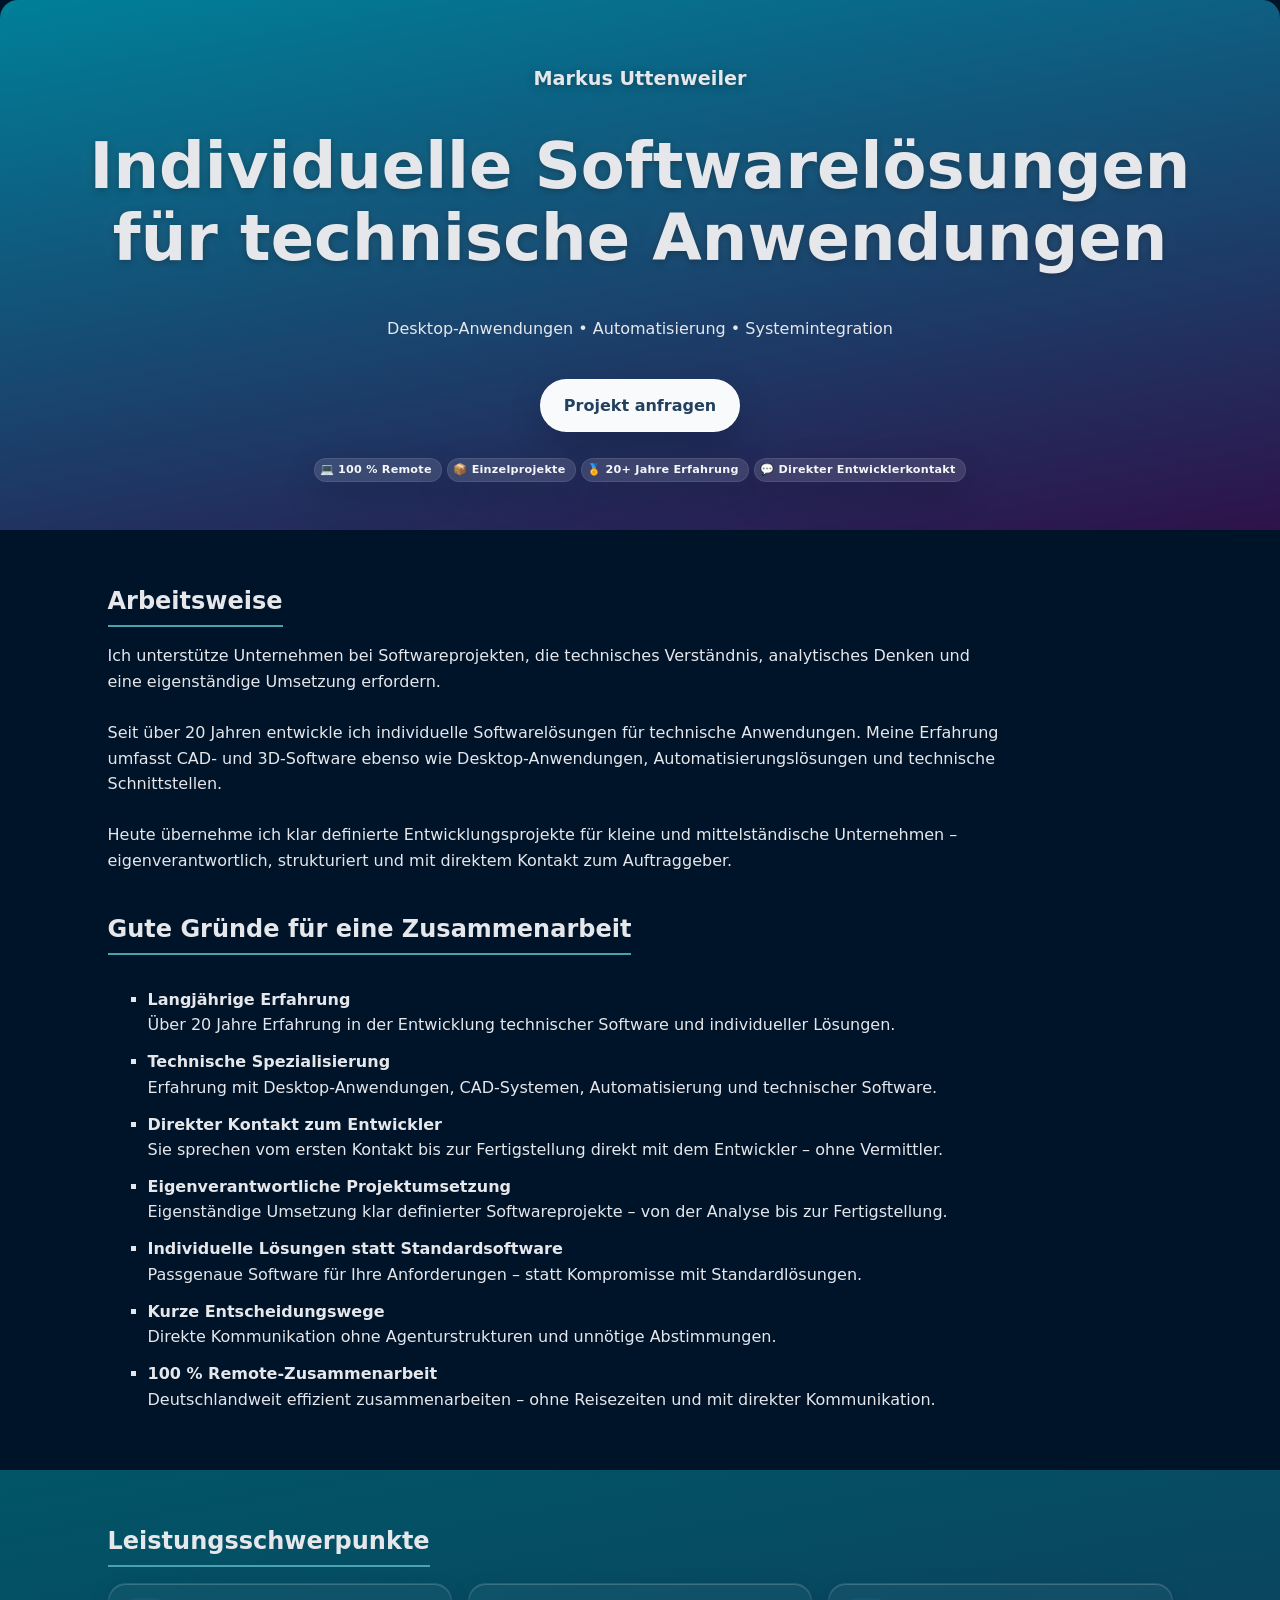
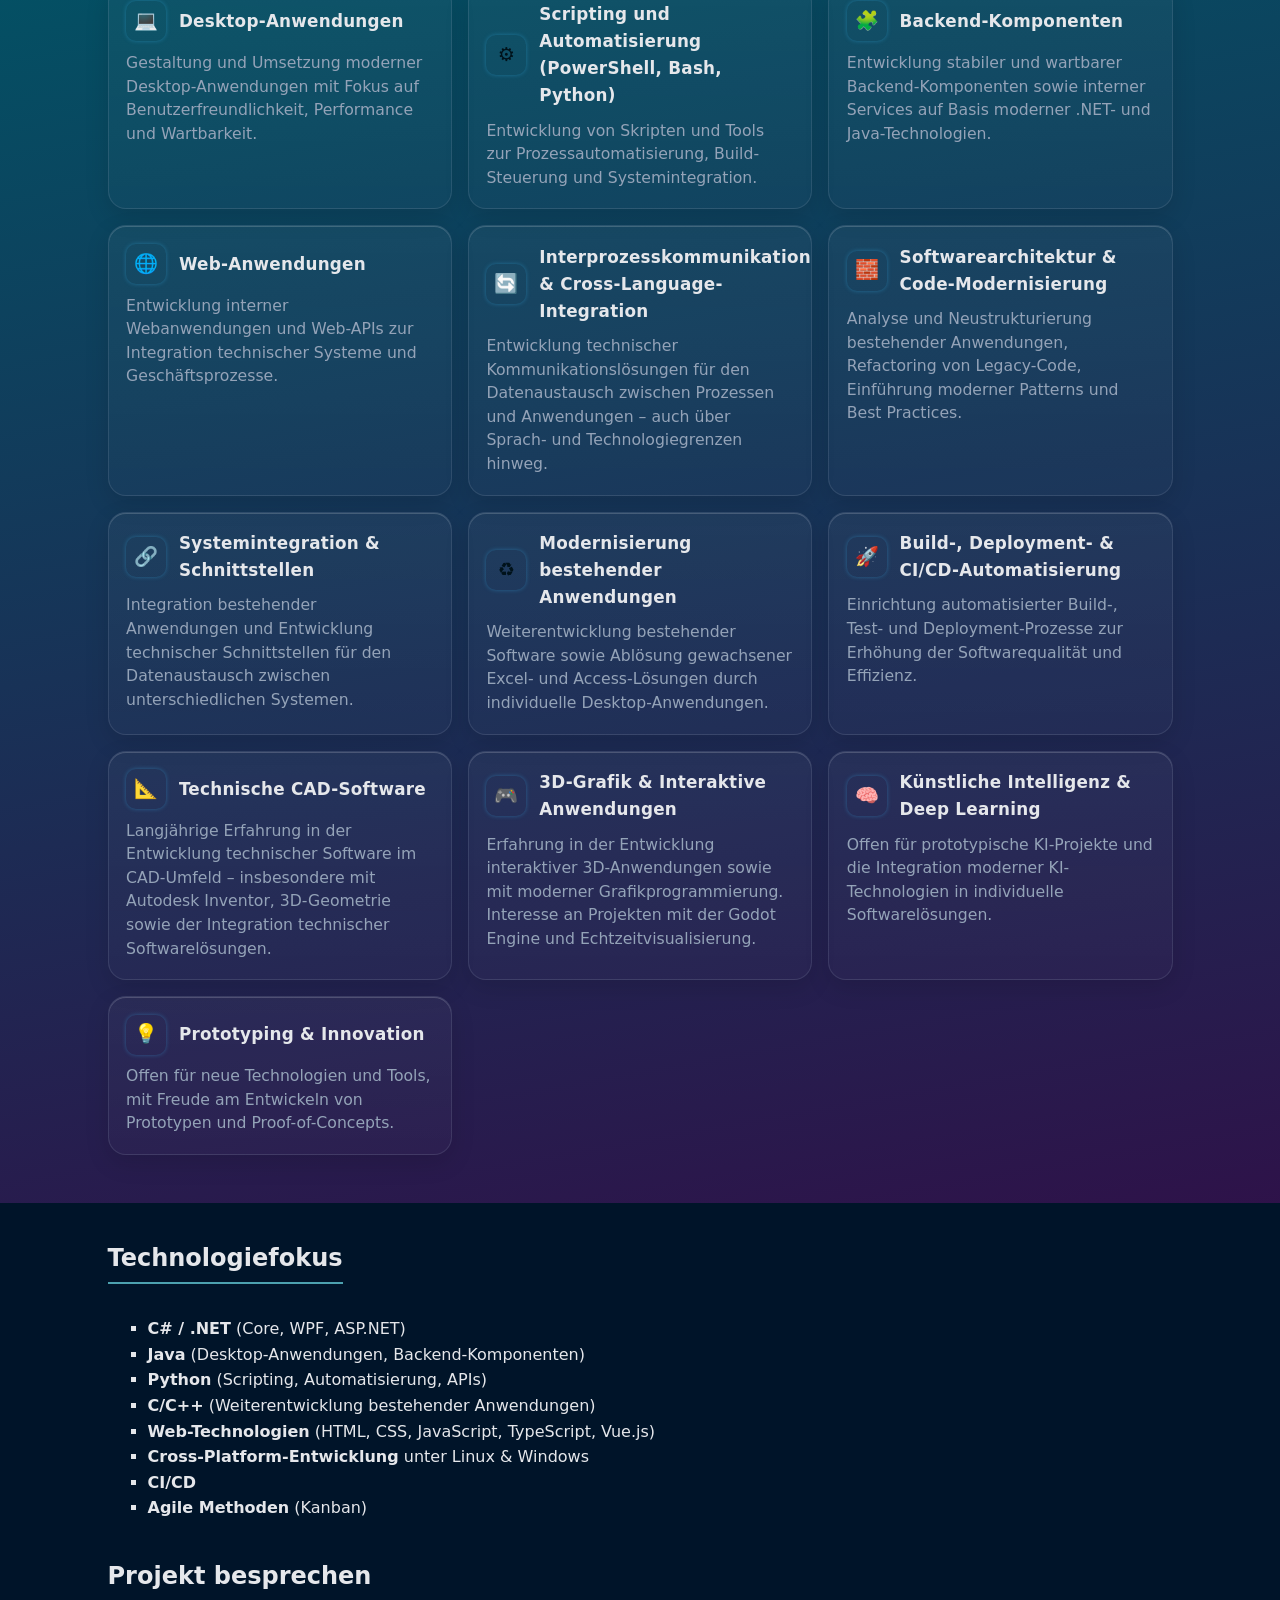
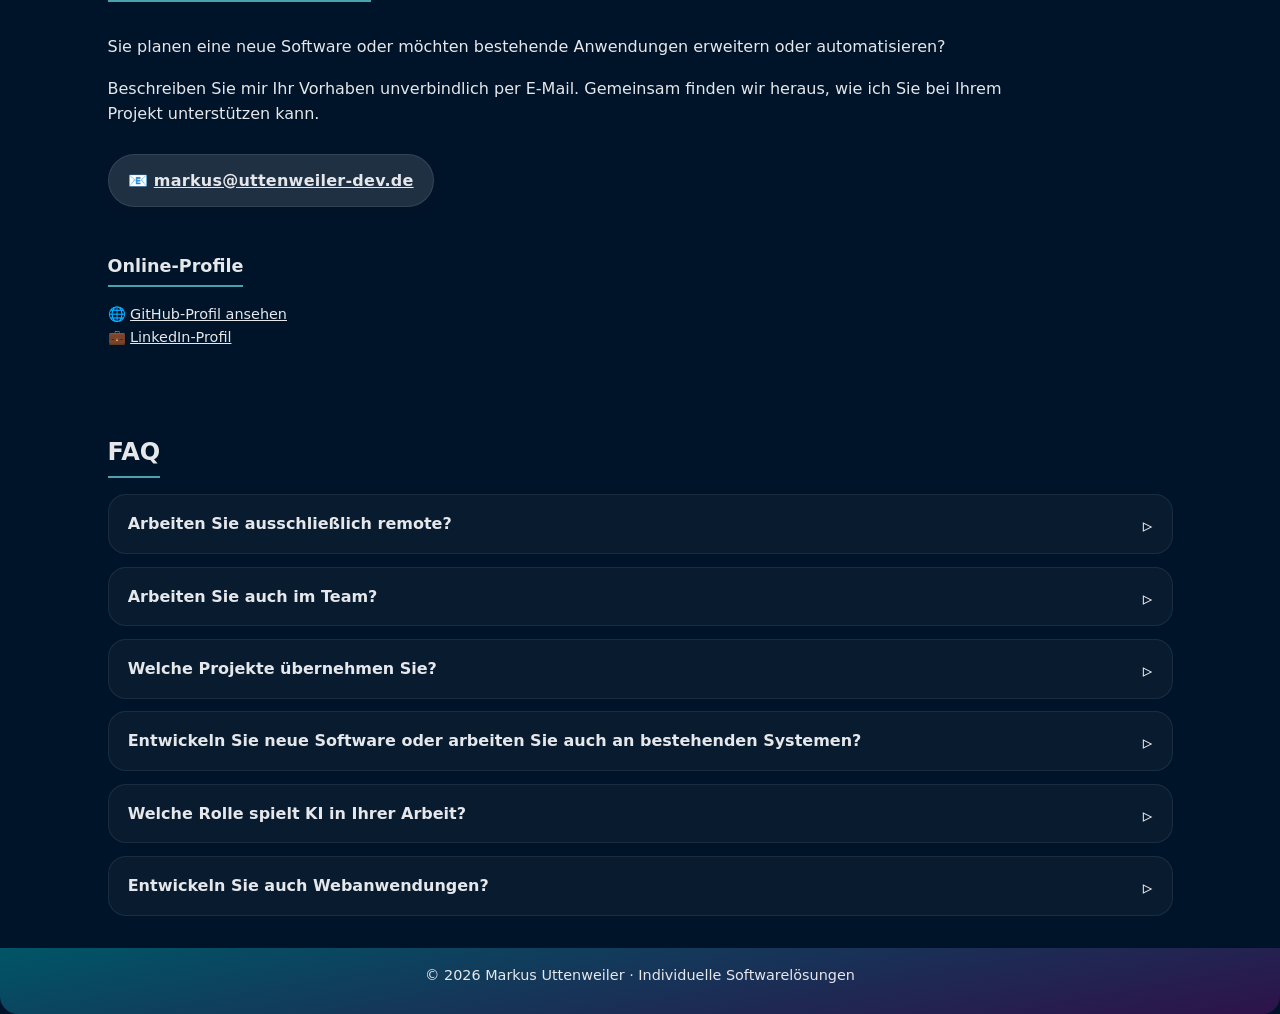
==== commit 109c9ae2: "fix typo" ====
--- a/index.html
+++ b/index.html
@@ -93,7 +93,7 @@
                 <div class="icon" aria-hidden="true">🔄</div>
                 <h3>Interprozesskommunikation &amp; Cross-Language-Integration</h3>
             </div>
-          <p>Entwicklung technischer Kommunikationslösungen für den Datenaustausch zwischen Prozessen und Anwendungen – auch über Sprach- undTechnologiegrenzen hinweg.</p>
+          <p>Entwicklung technischer Kommunikationslösungen für den Datenaustausch zwischen Prozessen und Anwendungen – auch über Sprach- und Technologiegrenzen hinweg.</p>
         </article>
           <article class="card" aria-label="Softwarearchitektur & Code-Modernisierung">
             <div class="card-head">
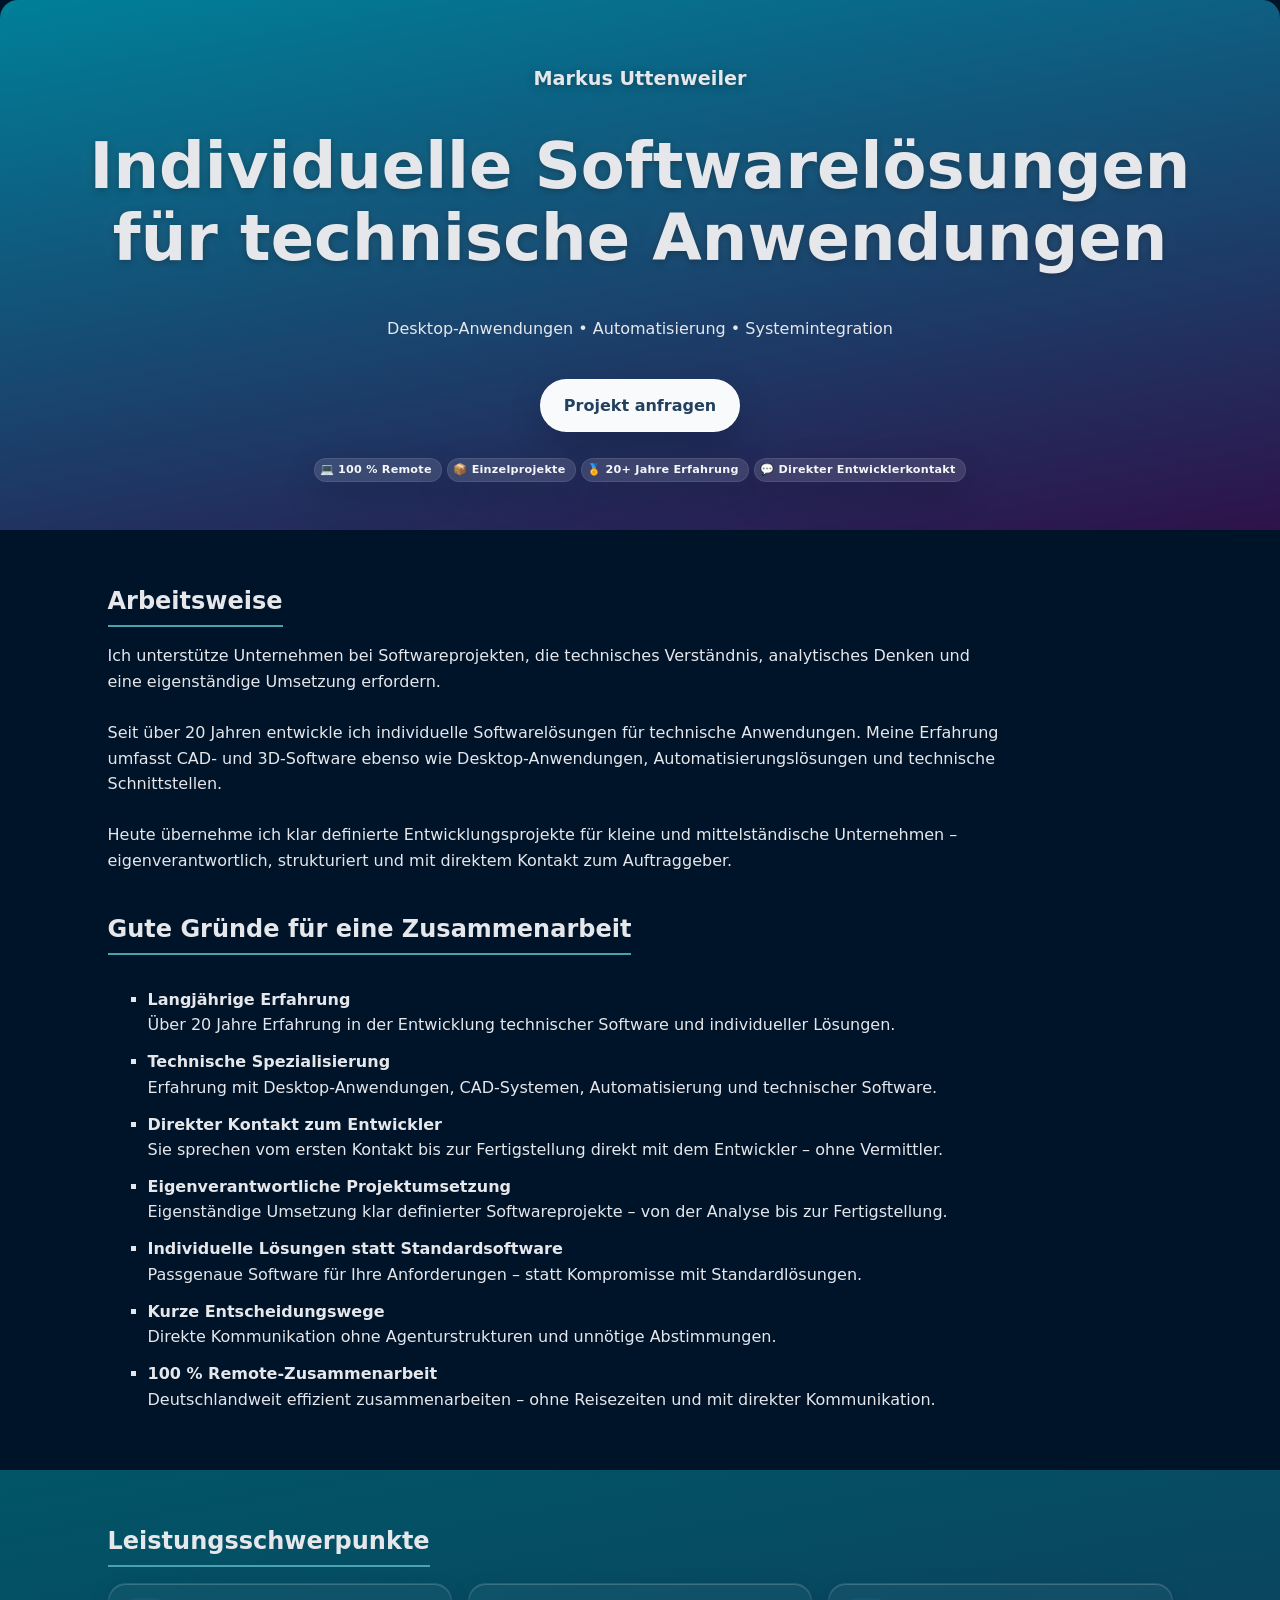
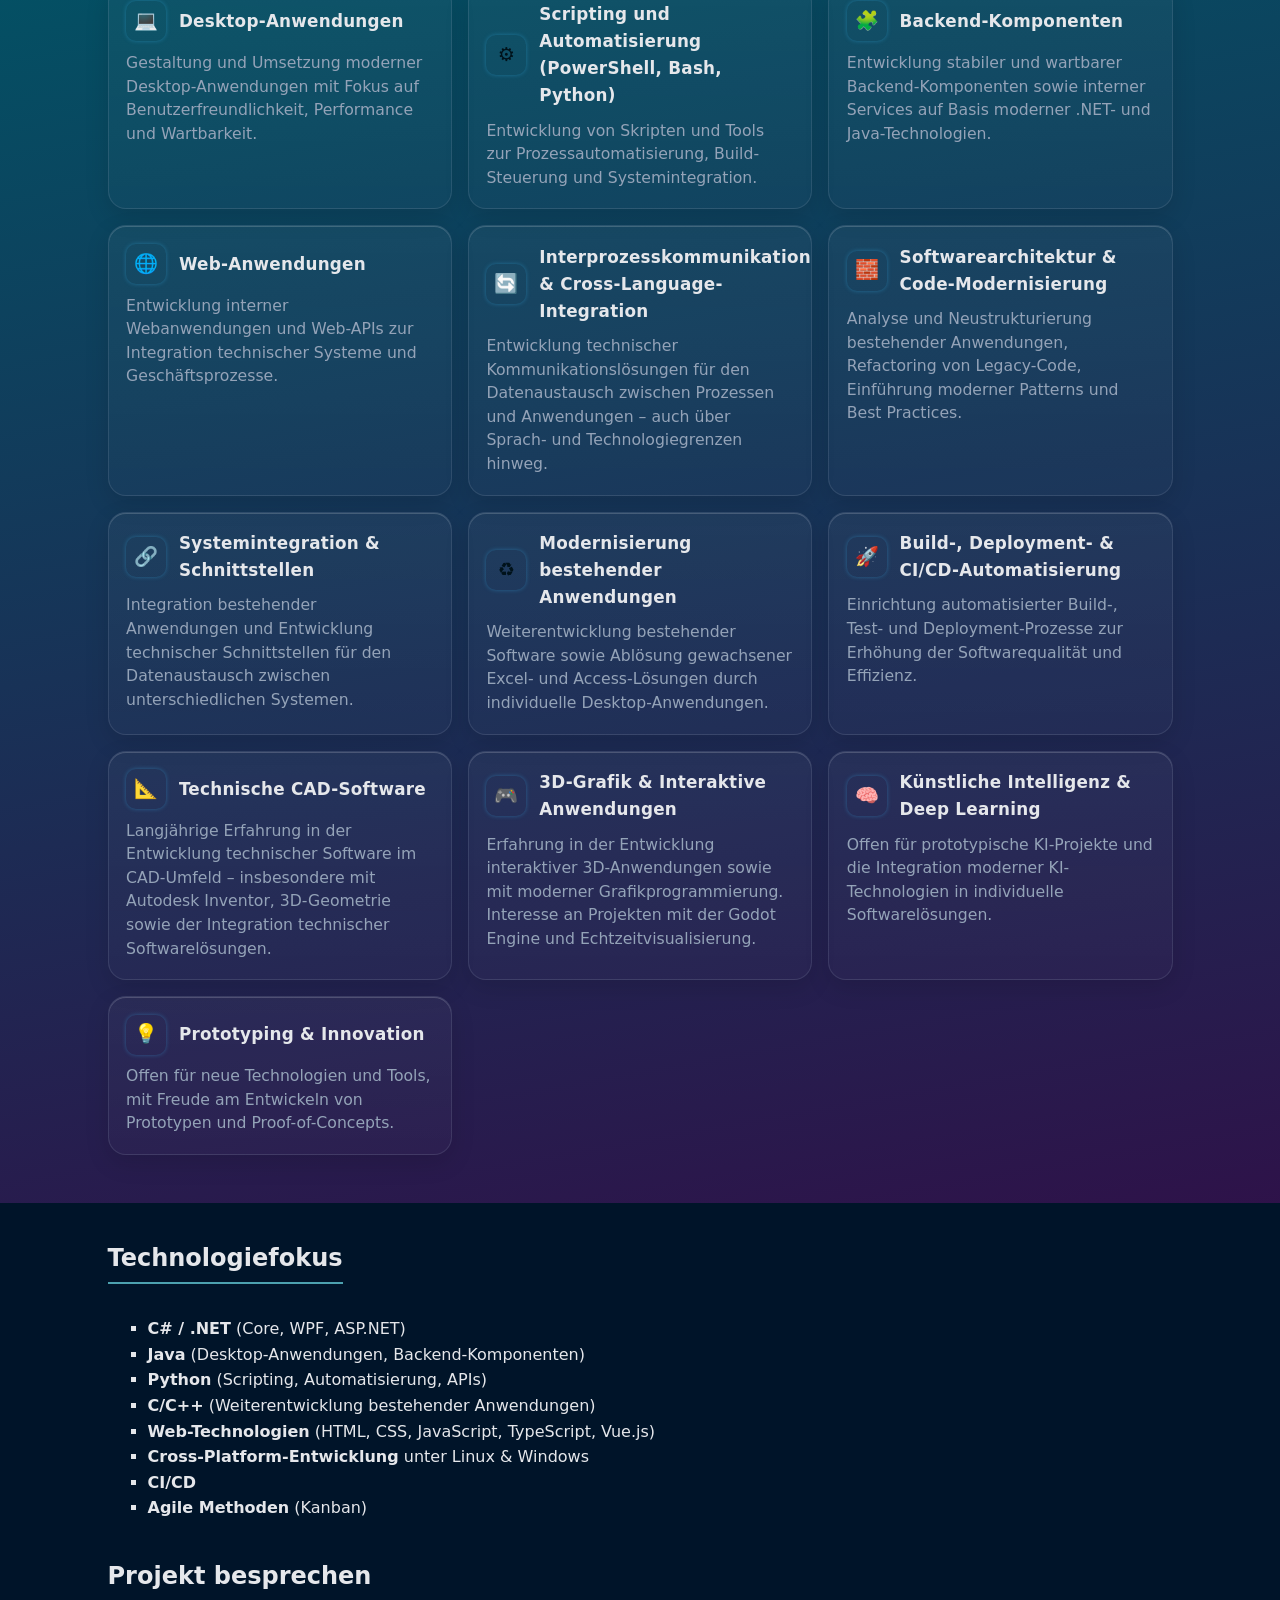
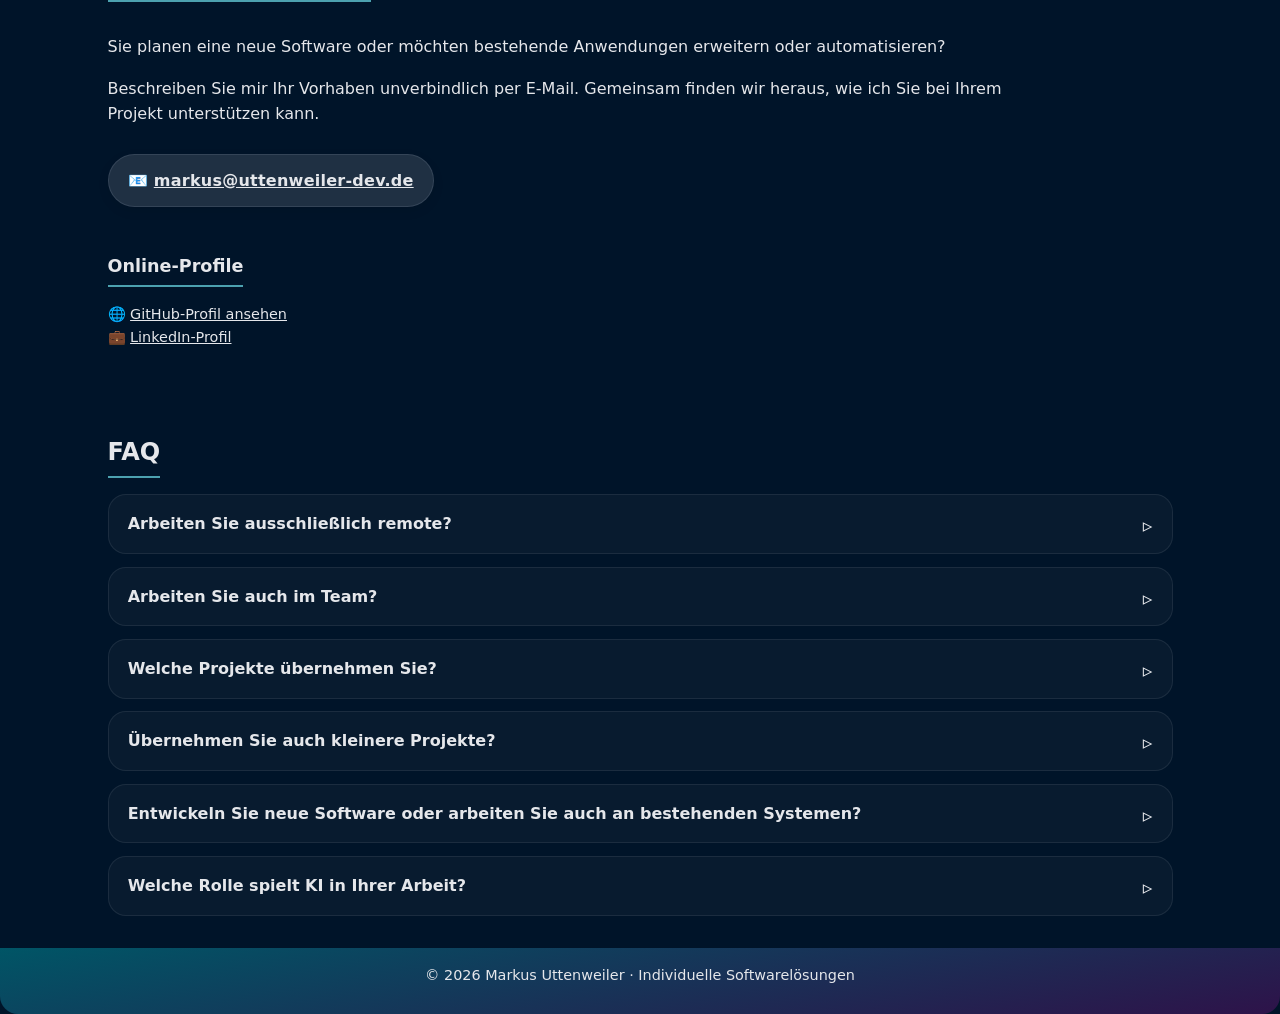
==== commit cf0be419: "faq reworked" ====
--- a/index.html
+++ b/index.html
@@ -194,6 +194,10 @@
         <p>Ich übernehme bevorzugt klar abgegrenzte Softwareprojekte – von kleineren Entwicklungsaufgaben bis hin zu umfangreicheren Einzelprojekten. Dazu gehören unter anderem Desktop-Anwendungen, Automatisierungslösungen, technische Schnittstellen sowie die Modernisierung bestehender Software. Entscheidend ist eine klare Aufgabenstellung und eine eigenständige Umsetzung.</p>
       </details>      
       <details>
+        <summary>Übernehmen Sie auch kleinere Projekte?</summary>
+        <p>Ja. Ich übernehme auch kleinere, klar definierte Entwicklungsprojekte – beispielsweise die Erweiterung bestehender Anwendungen, technische Schnittstellen oder die Automatisierung einzelner Abläufe. Entscheidend ist eine klare Aufgabenstellung und eine eigenverantwortliche Umsetzung.</p>
+      </details>                        
+      <details>
         <summary>Entwickeln Sie neue Software oder arbeiten Sie auch an bestehenden Systemen?</summary>
         <p>Beides. Ich entwickle neue Anwendungen ebenso wie Erweiterungen, Modernisierungen und Optimierungen bestehender Softwaresysteme. Dazu gehören auch die Einarbeitung in vorhandenen Code, Refactorings sowie die Integration neuer Funktionen und Schnittstellen.</p>
       </details>            
@@ -201,10 +205,6 @@
         <summary>Welche Rolle spielt KI in Ihrer Arbeit?</summary>
         <p>Ich nutze moderne KI-Werkzeuge gezielt zur Unterstützung meiner Softwareentwicklung – beispielsweise bei der Codeanalyse, Recherche, Prototypenerstellung und technischen Validierung. Die Verantwortung für Architektur, Implementierung und Qualität der Software liegt dabei jederzeit bei mir. Eigene KI-Anwendungen gehören derzeit nicht zu meinem Schwerpunkt. Ich verfolge die Entwicklung jedoch aktiv und bin offen für prototypische Projekte und den sinnvollen Einsatz moderner KI-Technologien.</p>
       </details>                  
-      <details>
-        <summary>Entwickeln Sie auch Webanwendungen?</summary>
-        <p>Ich entwickle Webanwendungen und technische Schnittstellen, mein Schwerpunkt liegt jedoch auf individuellen Desktop-Anwendungen, Automatisierungslösungen und technischer Software.</p>
-      </details>                        
     </section>    
   </main>
   <footer>
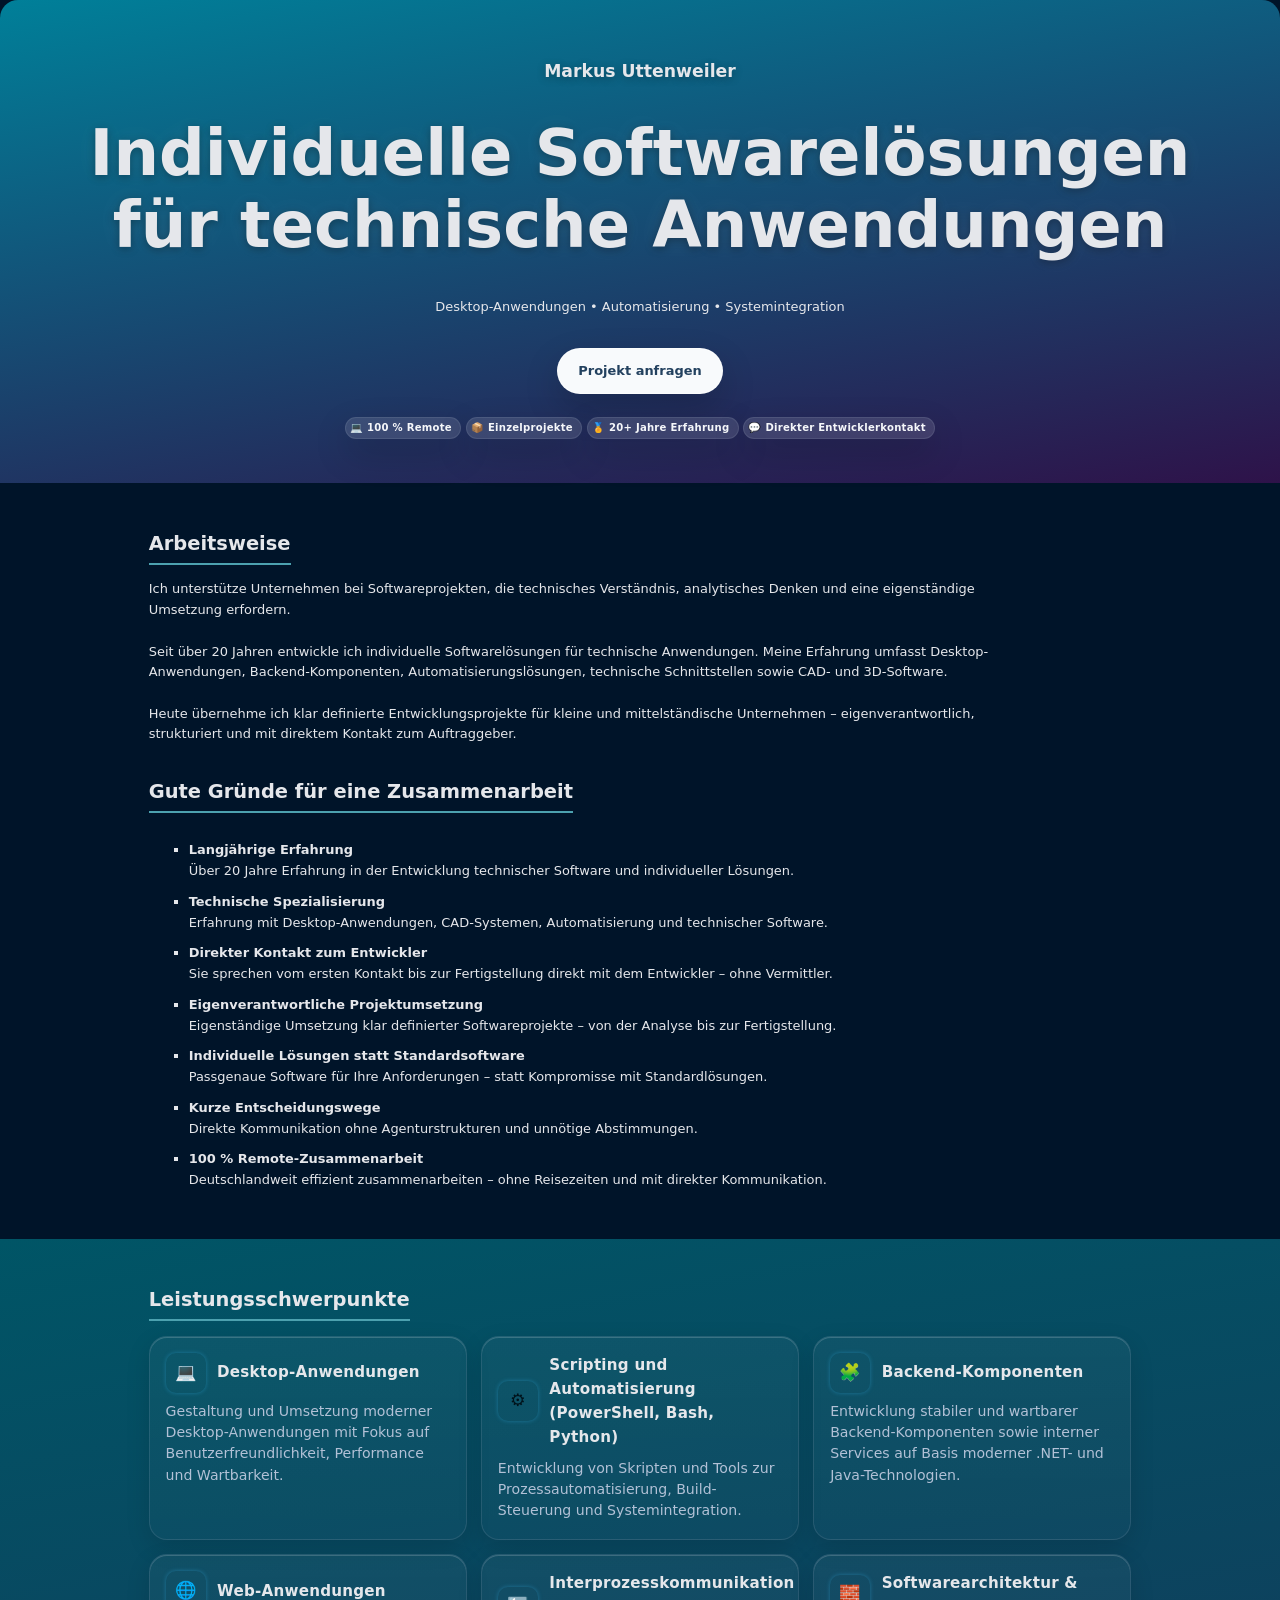
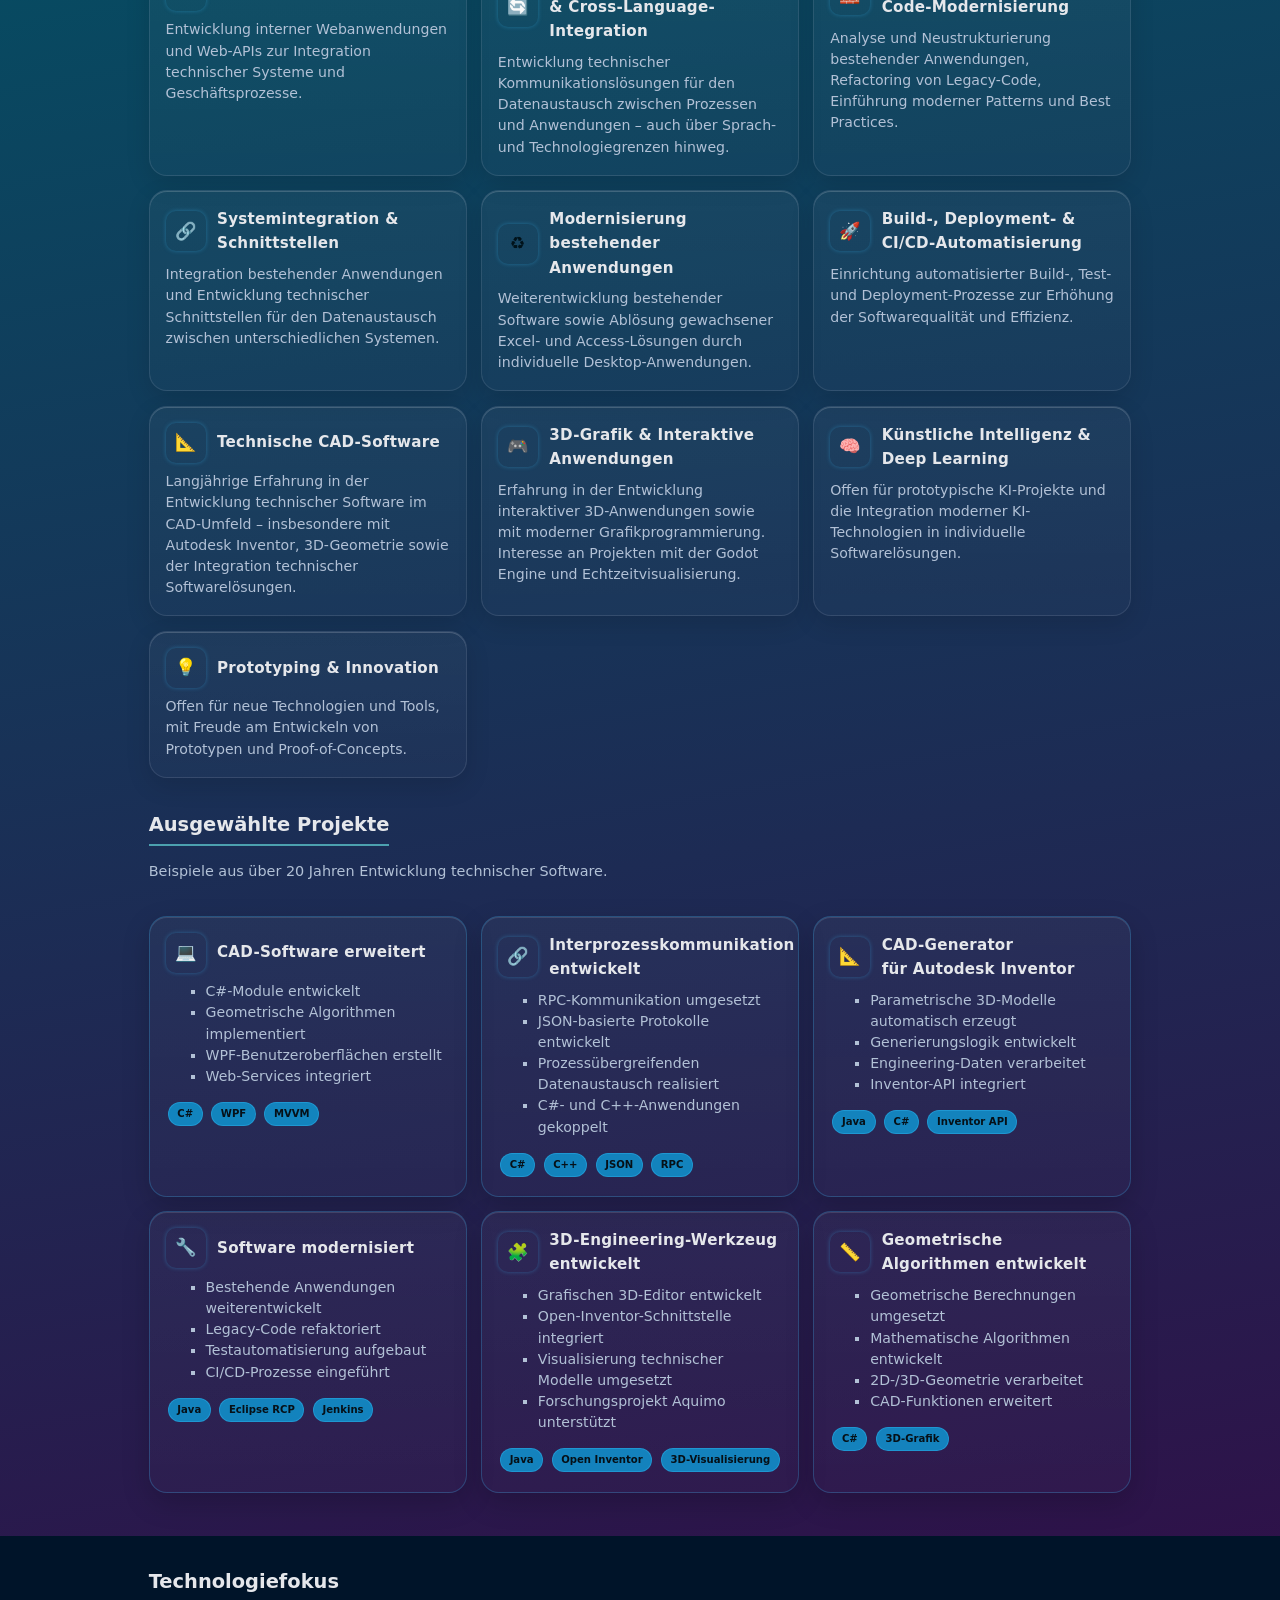
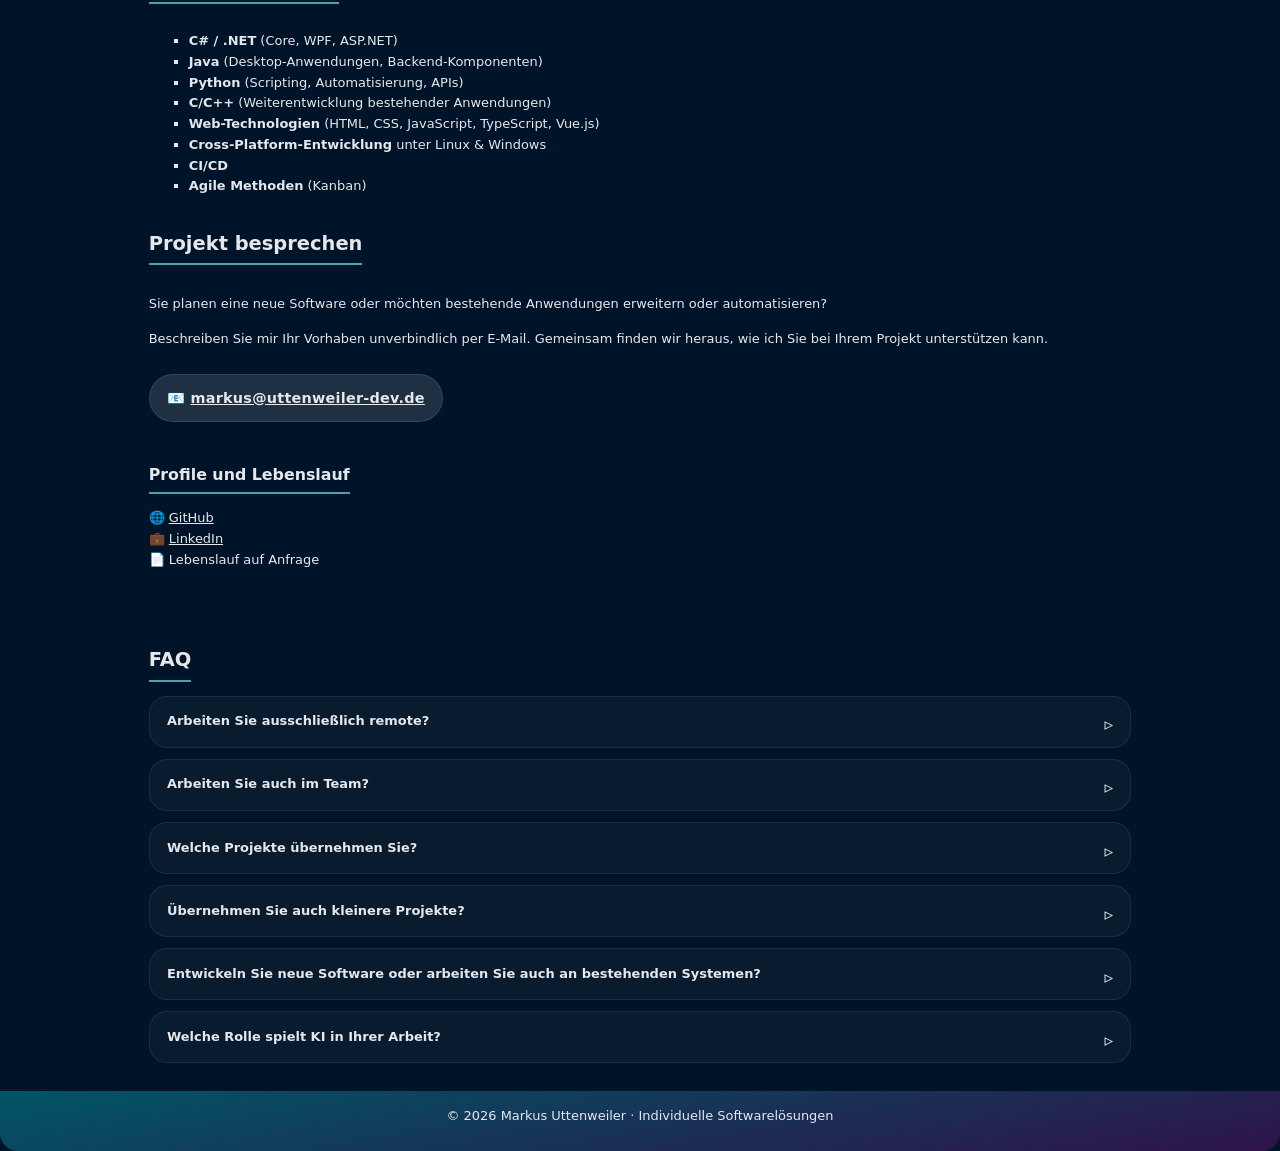
==== commit e609106e: "projects added" ====
--- a/index.html
+++ b/index.html
@@ -27,7 +27,7 @@
     <section id="about">
       <h2>Arbeitsweise</h2>
       <p>Ich unterstütze Unternehmen bei Softwareprojekten, die technisches Verständnis, analytisches Denken und eine eigenständige Umsetzung erfordern.
-      <br><br>Seit über 20 Jahren entwickle ich individuelle Softwarelösungen für technische Anwendungen. Meine Erfahrung umfasst CAD- und 3D-Software ebenso wie Desktop-Anwendungen, Automatisierungslösungen und technische Schnittstellen.
+      <br><br>Seit über 20 Jahren entwickle ich individuelle Softwarelösungen für technische Anwendungen. Meine Erfahrung umfasst Desktop-Anwendungen, Backend-Komponenten, Automatisierungslösungen, technische Schnittstellen sowie CAD- und 3D-Software.
       <br><br>Heute übernehme ich klar definierte Entwicklungsprojekte für kleine und mittelständische Unternehmen – eigenverantwortlich, strukturiert und mit direktem Kontakt zum Auftraggeber.
     </section>
     <section id="reasons">
@@ -60,91 +60,91 @@
     <section id="services">
       <h2>Leistungsschwerpunkte</h2>
         <section class="grid">
-          <article class="card" aria-label="UI-/UX-Entwicklung mit C# und WPF">
+          <article class="card">
             <div class="card-head">
               <div class="icon" aria-hidden="true">💻</div>
               <h3>Desktop-Anwendungen</h3>
             </div>
             <p>Gestaltung und Umsetzung moderner Desktop-Anwendungen mit Fokus auf Benutzerfreundlichkeit, Performance und Wartbarkeit.</p>
           </article>
-          <article class="card" aria-label="Scripting und Automatisierung">
+          <article class="card">
             <div class="card-head">
               <div class="icon" aria-hidden="true">⚙️</div>
               <h3>Scripting und Automatisierung<br>(PowerShell, Bash, Python)</h3>
             </div>
             <p>Entwicklung von Skripten und Tools zur Prozessautomatisierung, Build-Steuerung und Systemintegration.</p>
           </article>
-          <article class="card" aria-label="Backend-Komponenten">
+          <article class="card">
               <div class="card-head">
                   <div class="icon" aria-hidden="true">🧩</div>
                   <h3>Backend-Komponenten</h3>
               </div>
               <p>Entwicklung stabiler und wartbarer Backend-Komponenten sowie interner Services auf Basis moderner .NET- und Java-Technologien.</p>
           </article>
-          <article class="card" aria-label="Web-Anwendungen & Schnittstellen">
+          <article class="card">
               <div class="card-head">
                   <div class="icon" aria-hidden="true">🌐</div>
                   <h3>Web-Anwendungen</h3>
               </div>
               <p>Entwicklung interner Webanwendungen und Web-APIs zur Integration technischer Systeme und Geschäftsprozesse.</p>
           </article>
-          <article class="card" aria-label="Interprozesskommunikation & Cross-Language-Integration">
+          <article class="card">
             <div class="card-head">
                 <div class="icon" aria-hidden="true">🔄</div>
                 <h3>Interprozesskommunikation &amp; Cross-Language-Integration</h3>
             </div>
           <p>Entwicklung technischer Kommunikationslösungen für den Datenaustausch zwischen Prozessen und Anwendungen – auch über Sprach- und Technologiegrenzen hinweg.</p>
         </article>
-          <article class="card" aria-label="Softwarearchitektur & Code-Modernisierung">
+          <article class="card">
             <div class="card-head">
               <div class="icon" aria-hidden="true">🧱</div>
               <h3>Softwarearchitektur &amp; Code-Modernisierung</h3>
             </div>
             <p>Analyse und Neustrukturierung bestehender Anwendungen, Refactoring von Legacy-Code, Einführung moderner Patterns und Best Practices.</p>
           </article>
-          <article class="card" aria-label="Integration & Schnittstellenentwicklung">
+          <article class="card">
             <div class="card-head">
               <div class="icon" aria-hidden="true">🔗</div>
               <h3>Systemintegration &amp; Schnittstellen</h3>
             </div>
             <p>Integration bestehender Anwendungen und Entwicklung technischer Schnittstellen für den Datenaustausch zwischen unterschiedlichen Systemen.</p>            
           </article>
-          <article class="card" aria-label="Modernisierung">
+          <article class="card">
             <div class="card-head">
               <div class="icon" aria-hidden="true">♻️</div>
               <h3>Modernisierung bestehender Anwendungen</h3>
             </div>
             <p>Weiterentwicklung bestehender Software sowie Ablösung gewachsener Excel- und Access-Lösungen durch individuelle Desktop-Anwendungen.</p>            
           </article>
-          <article class="card" aria-label="Build-, Deployment- & CI/CD-Automatisierung">
+          <article class="card">
             <div class="card-head">
               <div class="icon" aria-hidden="true">🚀</div>
               <h3>Build-, Deployment- &amp; CI/CD-Automatisierung</h3>
             </div>
             <p>Einrichtung automatisierter Build-, Test- und Deployment-Prozesse zur Erhöhung der Softwarequalität und Effizienz.</p>
           </article>
-          <article class="card" aria-label="Technische CAD-Software">
+          <article class="card">
               <div class="card-head">
                   <div class="icon" aria-hidden="true">📐</div>
                   <h3>Technische CAD-Software</h3>
               </div>
               <p>Langjährige Erfahrung in der Entwicklung technischer Software im CAD-Umfeld – insbesondere mit Autodesk Inventor, 3D-Geometrie sowie der Integration technischer Softwarelösungen.</p>
           </article>          
-          <article class="card" aria-label="Interaktive Anwendungen, Spiele & 3D-Grafik">
+          <article class="card">
             <div class="card-head">
               <div class="icon" aria-hidden="true">🎮</div>
               <h3>3D-Grafik &amp; Interaktive Anwendungen</h3>
             </div>
             <p>Erfahrung in der Entwicklung interaktiver 3D-Anwendungen sowie mit moderner Grafikprogrammierung. Interesse an Projekten mit der Godot Engine und Echtzeitvisualisierung.</p>
           </article>
-          <article class="card" aria-label="Künstliche Intelligenz & Deep Learning">
+          <article class="card">
             <div class="card-head">
               <div class="icon" aria-hidden="true">🧠</div>
               <h3>Künstliche Intelligenz &amp; Deep Learning</h3>
             </div>
             <p>Offen für prototypische KI-Projekte und die Integration moderner KI-Technologien in individuelle Softwarelösungen.</p>
           </article>                    
-          <article class="card" aria-label="Prototyping & Innovation">
+          <article class="card">
             <div class="card-head">
               <div class="icon" aria-hidden="true">💡</div>
               <h3>Prototyping &amp; Innovation</h3>
@@ -152,7 +152,117 @@
             <p>Offen für neue Technologien und Tools, mit Freude am Entwickeln von Prototypen und Proof-of-Concepts.</p>
           </article>          
         </section>
-    </section>
+        <section id="projects">
+          <h2>Ausgewählte Projekte</h2>
+          <p class="section-sub">
+            Beispiele aus über 20 Jahren Entwicklung technischer Software.
+          </p>          
+            <section class="grid">
+              <article class="card">
+                <div class="card-head">
+                  <div class="icon" aria-hidden="true">💻</div>
+                  <h3>CAD-Software erweitert</h3>
+                </div>
+                <ul>
+                  <li>C#-Module entwickelt</li>
+                  <li>Geometrische Algorithmen implementiert</li>
+                  <li>WPF-Benutzeroberflächen erstellt</li>
+                  <li>Web-Services integriert</li>
+                </ul>
+                <div class="tech-list">
+                  <span class="tech-tag">C#</span>
+                  <span class="tech-tag">WPF</span>
+                  <span class="tech-tag">MVVM</span>
+                </div>
+              </article>
+              <article class="card">
+                <div class="card-head">
+                  <div class="icon" aria-hidden="true">🔗</div>
+                  <h3>Interprozesskommunikation entwickelt</h3>
+                </div>
+                <ul>
+                  <li>RPC-Kommunikation umgesetzt</li>
+                  <li>JSON-basierte Protokolle entwickelt</li>
+                  <li>Prozessübergreifenden Datenaustausch realisiert</li>
+                  <li>C#- und C++-Anwendungen gekoppelt</li>
+                </ul>
+                <div class="tech-list">
+                  <span class="tech-tag">C#</span>
+                  <span class="tech-tag">C++</span>
+                  <span class="tech-tag">JSON</span>
+                  <span class="tech-tag">RPC</span>
+                </div>
+              </article>
+              <article class="card">
+                <div class="card-head">
+                  <div class="icon" aria-hidden="true">📐</div>
+                  <h3>CAD-Generator<br>für Autodesk Inventor</h3>
+                </div>
+                <ul>
+                  <li>Parametrische 3D-Modelle automatisch erzeugt</li>
+                  <li>Generierungslogik entwickelt</li>
+                  <li>Engineering-Daten verarbeitet</li>
+                  <li>Inventor-API integriert</li>
+                </ul>
+                <div class="tech-list">
+                  <span class="tech-tag">Java</span>
+                  <span class="tech-tag">C#</span>
+                  <span class="tech-tag">Inventor API</span>
+                </div>
+              </article>
+              <article class="card">
+                <div class="card-head">
+                  <div class="icon" aria-hidden="true">🔧</div>
+                  <h3>Software modernisiert</h3>
+                </div>
+                <ul>
+                  <li>Bestehende Anwendungen weiterentwickelt</li>
+                  <li>Legacy-Code refaktoriert</li>
+                  <li>Testautomatisierung aufgebaut</li>
+                  <li>CI/CD-Prozesse eingeführt</li>
+                </ul>
+                <div class="tech-list">
+                  <span class="tech-tag">Java</span>
+                  <span class="tech-tag">Eclipse RCP</span>
+                  <span class="tech-tag">Jenkins</span>
+                </div>
+              </article>
+              <article class="card">
+                <div class="card-head">
+                  <div class="icon" aria-hidden="true">🧩</div>
+                  <h3>3D-Engineering-Werkzeug entwickelt</h3>
+                </div>
+                <ul>
+                  <li>Grafischen 3D-Editor entwickelt</li>
+                  <li>Open-Inventor-Schnittstelle integriert</li>
+                  <li>Visualisierung technischer Modelle umgesetzt</li>
+                  <li>Forschungsprojekt Aquimo unterstützt</li>
+                </ul>
+                <div class="tech-list">
+                  <span class="tech-tag">Java</span>
+                  <span class="tech-tag">Open Inventor</span>
+                  <span class="tech-tag">3D-Visualisierung</span>
+                </div>
+              </article>                                          
+              <article class="card">
+                <div class="card-head">
+                  <div class="icon" aria-hidden="true">📏</div>
+                  <h3>Geometrische Algorithmen entwickelt</h3>
+                </div>
+                <ul>
+                  <li>Geometrische Berechnungen umgesetzt</li>
+                  <li>Mathematische Algorithmen entwickelt</li>
+                  <li>2D-/3D-Geometrie verarbeitet</li>
+                  <li>CAD-Funktionen erweitert</li>
+                </ul>
+                <div class="tech-list">
+                  <span class="tech-tag">C#</span>
+                  <span class="tech-tag">3D-Grafik</span>
+                </div>
+              </article>                                          
+            </section>
+        </section>
+    </section>    
     <section id="technology">
       <h2>Technologiefokus</h2>
       <ul>
@@ -173,10 +283,11 @@
       <p class="contact-mail">📧 <a href="mailto:markus@uttenweiler-dev.de">markus@uttenweiler-dev.de</a></p>
     </section>
     <section id="misc">
-      <h3>Online-Profile</h3>
+      <h3>Profile und Lebenslauf</h3>
       <p id="misc-links">
-        🌐 <a href="https://github.com/markusuttenweiler" target="_blank" rel="noopener noreferrer">GitHub-Profil ansehen</a><br>
-        💼 <a href="https://www.linkedin.com/in/markusuttenweiler" target="_blank" rel="noopener noreferrer">LinkedIn-Profil</a><br>
+        🌐 <a href="https://github.com/markusuttenweiler" target="_blank" rel="noopener noreferrer">GitHub</a><br>
+        💼 <a href="https://www.linkedin.com/in/markusuttenweiler" target="_blank" rel="noopener noreferrer">LinkedIn</a><br>
+        📄 Lebenslauf auf Anfrage
       </p>
     </section>    
     <section id="faq">
--- a/style.css
+++ b/style.css
@@ -12,7 +12,8 @@
   --services: var(--gradient2);
   --card: #111827;
   --ink: #e5e7eb;
-  --muted: #94a3b8;
+  --muted: rgb(178, 193, 214);
+  /*--muted: #94a3b8;*/
   --brand: #38bdf8;
   --accent: #22d3ee;
   --ring: rgba(56, 189, 248, .35);
@@ -48,6 +49,7 @@
   padding: 0;
   background: var(--bg);
   color: var(--ink);
+  font-size: 90%;
 }
 
 header {
@@ -117,6 +119,12 @@
   max-width: var(--max-width-large);
   margin: 2rem auto;
   padding: 0rem 1.25rem;
+}
+
+@media (min-width: 1024px) {
+  .wrapper {
+    padding: 0 4.25rem;
+  }
 }
 
 .section-title {
@@ -184,8 +192,22 @@
   letter-spacing: .25px;
 }
 
+#projects .card {
+    border-color: rgba(56,189,248,.25);
+    box-shadow:
+        0 10px 28px rgba(0,0,0,.18),
+        inset 0 1px 0 rgba(255,255,255,.12);
+}
+
 .card p {
   margin: .4rem 0 0;
+  color: var(--muted);
+  line-height: 1.5;
+  font-size: .98rem;
+}
+
+.card ul {
+  margin: .4rem 0 .9rem 0;
   color: var(--muted);
   line-height: 1.5;
   font-size: .98rem;
@@ -213,16 +235,16 @@
   box-shadow: 0 16px 40px rgba(0, 0, 0, 0.22);
 }
 
-.badge {
-  display: inline-block;
-  margin-top: 0.7rem;
-  font-size: .75rem;
-  color: #061017;
-  background: rgba(56, 189, 248, .85);
-  border-radius: var(--border-radius-round);
-  padding: .25rem .6rem;
-  font-weight: 600;
-  letter-spacing: .25px;
+.tech-tag {
+    display: inline-block;
+    padding: 0.2rem 0.6rem;
+    margin: 0.15rem;
+    border: 1px solid rgba(56, 189, 248, .35);
+    color: #061017;
+    background: rgba(16, 149, 208, .85);
+    border-radius: var(--border-radius-round);
+    font-size: .70rem;
+    font-weight: 600;
 }
 
 .badge-banner {
